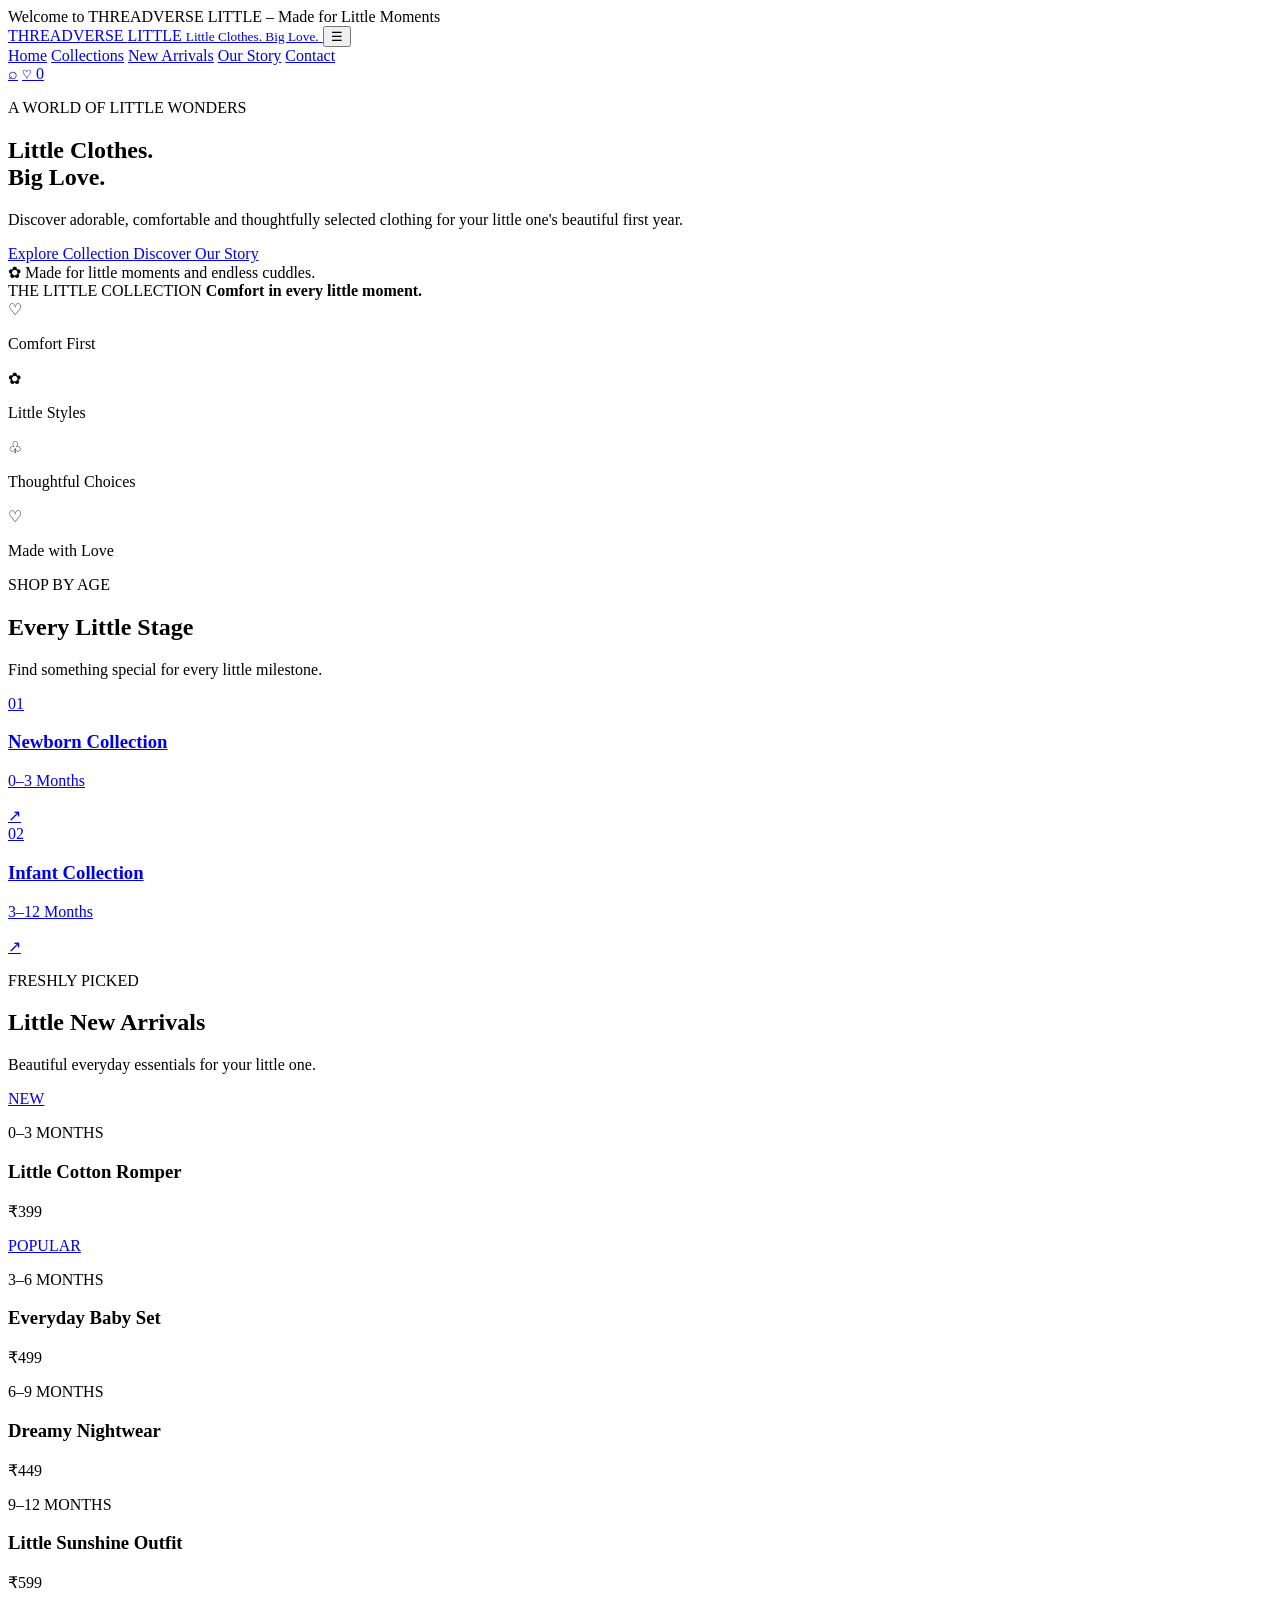
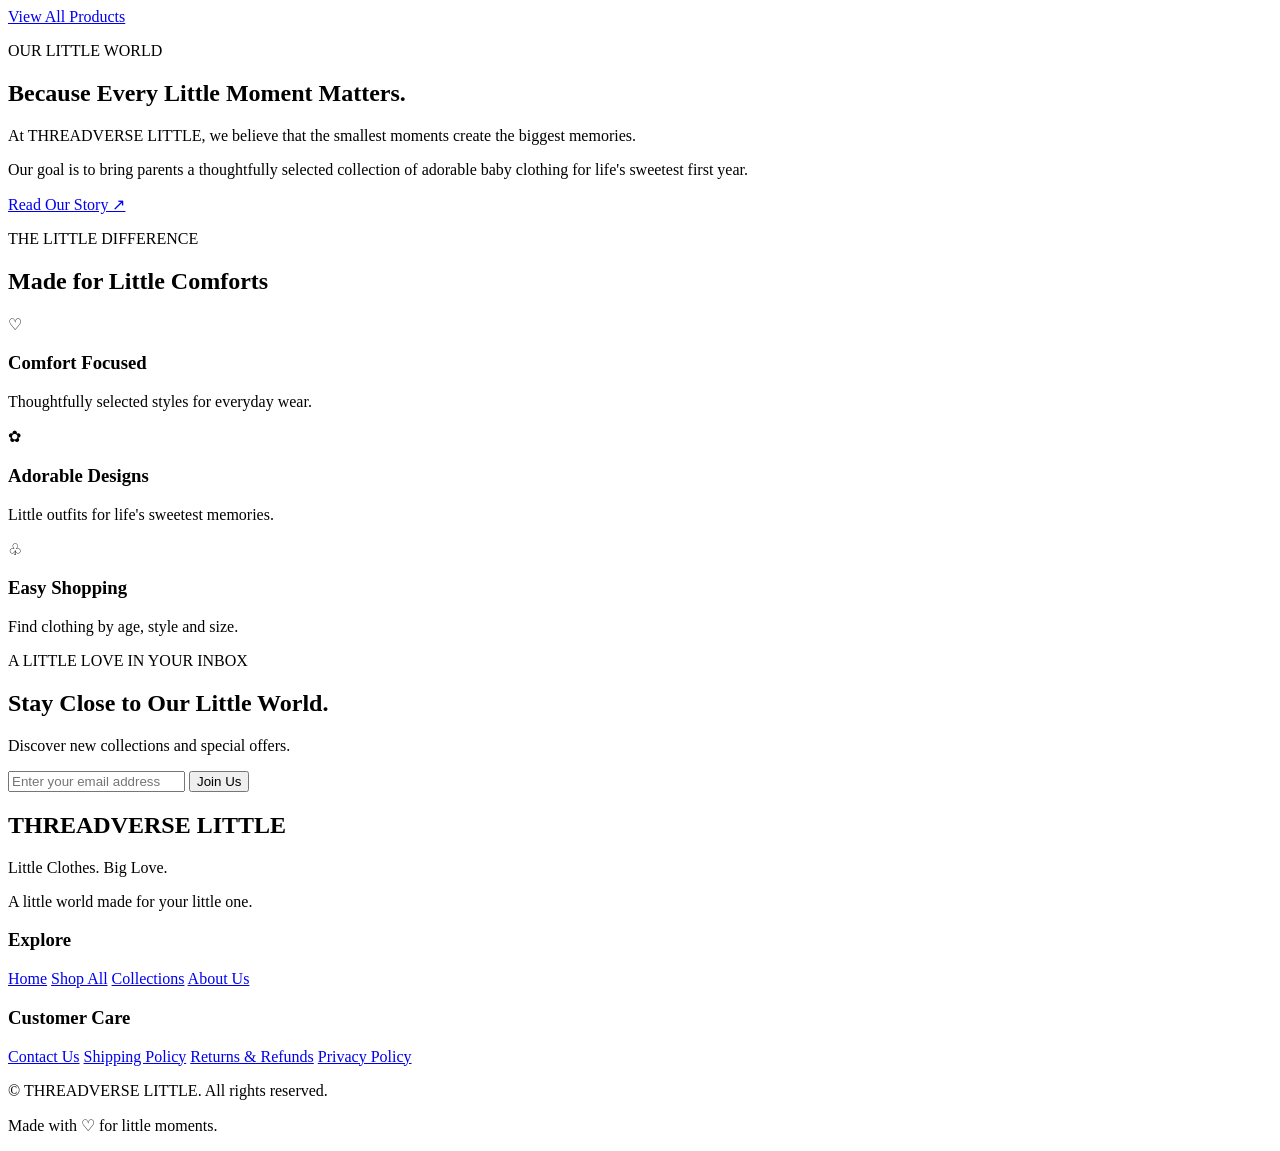
==== index.html @ 78659907 "Add initial index.html for baby clothing store Initial commit of the index.html file for THREADVERSE" ====
<!DOCTYPE html>
<html lang="en">
<head>
  <meta charset="UTF-8">
  <meta name="viewport" content="width=device-width, initial-scale=1.0">

  <title>THREADVERSE LITTLE | Baby Clothing Store</title>

  <meta name="description" content="Discover comfortable and beautiful baby clothes for newborns and infants at THREADVERSE LITTLE.">

  <link rel="stylesheet" href="style.css">

  <link rel="preconnect" href="https://fonts.googleapis.com">
  <link rel="preconnect" href="https://fonts.gstatic.com" crossorigin>
  <link href="https://fonts.googleapis.com/css2?family=DM+Sans:wght@400;500;600;700&family=Playfair+Display:wght@500;600;700&display=swap" rel="stylesheet">
</head>

<body>

  <!-- ANNOUNCEMENT BAR -->
  <div class="announcement">
    Welcome to THREADVERSE LITTLE – Made for Little Moments
  </div>

  <!-- HEADER -->
  <header class="header">

    <a href="index.html" class="logo">
      THREADVERSE <span>LITTLE</span>
      <small>Little Clothes. Big Love.</small>
    </a>

    <button class="menu-toggle" id="menuToggle"
      aria-label="Open navigation" aria-expanded="false">
      ☰
    </button>

    <nav class="navigation" id="navigation">
      <a href="index.html">Home</a>
      <a href="#collections">Collections</a>
      <a href="#new-arrivals">New Arrivals</a>
      <a href="#about">Our Story</a>
      <a href="#contact">Contact</a>
    </nav>

    <div class="header-actions">
      <a href="#new-arrivals" aria-label="Search products">⌕</a>
      <a href="cart.html" aria-label="Shopping cart">
        ♡ <span id="cartCount">0</span>
      </a>
    </div>

  </header>


  <!-- HERO SECTION -->
  <main>

    <section class="hero">

      <div class="hero-content">

        <p class="eyebrow">A WORLD OF LITTLE WONDERS</p>

        <h1>
          Little Clothes.<br>
          <span>Big Love.</span>
        </h1>

        <p class="hero-description">
          Discover adorable, comfortable and thoughtfully
          selected clothing for your little one's beautiful
          first year.
        </p>

        <div class="hero-buttons">
          <a href="#collections" class="btn btn-primary">
            Explore Collection
          </a>

          <a href="#about" class="btn btn-outline">
            Discover Our Story
          </a>
        </div>

        <div class="hero-note">
          <span>✿</span>
          Made for little moments and endless cuddles.
        </div>

      </div>

      <div class="hero-image">
        <img
          src="assets/banners/hero.jpg"
          alt="Baby wearing comfortable cotton clothing"
          onerror="this.style.display='none';this.parentElement.classList.add('image-placeholder')">

        <div class="image-label">
          <span>THE LITTLE COLLECTION</span>
          <strong>Comfort in every little moment.</strong>
        </div>
      </div>

    </section>


    <!-- TRUST STRIP -->
    <section class="trust-strip">

      <div>
        <span>♡</span>
        <p>Comfort First</p>
      </div>

      <div>
        <span>✿</span>
        <p>Little Styles</p>
      </div>

      <div>
        <span>♧</span>
        <p>Thoughtful Choices</p>
      </div>

      <div>
        <span>♡</span>
        <p>Made with Love</p>
      </div>

    </section>


    <!-- AGE COLLECTIONS -->
    <section class="section collections" id="collections">

      <div class="section-heading">
        <p class="eyebrow">SHOP BY AGE</p>
        <h2>Every Little Stage</h2>
        <p>Find something special for every little milestone.</p>
      </div>

      <div class="collection-grid">

        <a href="shop.html?age=0-3" class="collection-card newborn">

          <div class="collection-visual">
            <img
              src="assets/banners/newborn.jpg"
              alt="Newborn baby clothing collection"
              onerror="this.style.display='none'">
            <span>01</span>
          </div>

          <div class="collection-info">
            <div>
              <h3>Newborn Collection</h3>
              <p>0–3 Months</p>
            </div>
            <span class="collection-arrow">↗</span>
          </div>

        </a>


        <a href="shop.html?age=3-12" class="collection-card infant">

          <div class="collection-visual">
            <img
              src="assets/banners/infant.jpg"
              alt="Infant baby clothing collection"
              onerror="this.style.display='none'">
            <span>02</span>
          </div>

          <div class="collection-info">
            <div>
              <h3>Infant Collection</h3>
              <p>3–12 Months</p>
            </div>
            <span class="collection-arrow">↗</span>
          </div>

        </a>

      </div>

    </section>


    <!-- NEW ARRIVALS -->
    <section class="section arrivals" id="new-arrivals">

      <div class="section-heading">
        <p class="eyebrow">FRESHLY PICKED</p>
        <h2>Little New Arrivals</h2>
        <p>Beautiful everyday essentials for your little one.</p>
      </div>

      <div class="product-grid">

        <article class="product-card">

          <a href="shop.html">
            <div class="product-image product-one">
              <img src="assets/products/romper.jpg"
                alt="Cotton baby romper"
                onerror="this.style.display='none'">
              <span class="product-tag">NEW</span>
            </div>
          </a>

          <div class="product-info">
            <p class="product-category">0–3 MONTHS</p>
            <h3>Little Cotton Romper</h3>
            <p class="price">₹399</p>
          </div>

        </article>


        <article class="product-card">

          <a href="shop.html">
            <div class="product-image product-two">
              <img src="assets/products/set.jpg"
                alt="Baby clothing set"
                onerror="this.style.display='none'">
              <span class="product-tag">POPULAR</span>
            </div>
          </a>

          <div class="product-info">
            <p class="product-category">3–6 MONTHS</p>
            <h3>Everyday Baby Set</h3>
            <p class="price">₹499</p>
          </div>

        </article>


        <article class="product-card">

          <a href="shop.html">
            <div class="product-image product-three">
              <img src="assets/products/nightwear.jpg"
                alt="Baby nightwear"
                onerror="this.style.display='none'">
            </div>
          </a>

          <div class="product-info">
            <p class="product-category">6–9 MONTHS</p>
            <h3>Dreamy Nightwear</h3>
            <p class="price">₹449</p>
          </div>

        </article>


        <article class="product-card">

          <a href="shop.html">
            <div class="product-image product-four">
              <img src="assets/products/outfit.jpg"
                alt="Baby outfit"
                onerror="this.style.display='none'">
            </div>
          </a>

          <div class="product-info">
            <p class="product-category">9–12 MONTHS</p>
            <h3>Little Sunshine Outfit</h3>
            <p class="price">₹599</p>
          </div>

        </article>

      </div>

      <div class="center-button">
        <a href="shop.html" class="btn btn-primary">
          View All Products
        </a>
      </div>

    </section>


    <!-- BRAND STORY -->
    <section class="story-section" id="about">

      <div class="story-image">
        <img src="assets/banners/story.jpg"
          alt="Beautiful baby clothing"
          onerror="this.style.display='none'">
      </div>

      <div class="story-content">

        <p class="eyebrow">OUR LITTLE WORLD</p>

        <h2>Because Every Little Moment Matters.</h2>

        <p>
          At THREADVERSE LITTLE, we believe that the smallest
          moments create the biggest memories.
        </p>

        <p>
          Our goal is to bring parents a thoughtfully selected
          collection of adorable baby clothing for life's
          sweetest first year.
        </p>

        <a href="about.html" class="text-link">
          Read Our Story ↗
        </a>

      </div>

    </section>


    <!-- WHY CHOOSE US -->
    <section class="section benefits">

      <div class="section-heading">
        <p class="eyebrow">THE LITTLE DIFFERENCE</p>
        <h2>Made for Little Comforts</h2>
      </div>

      <div class="benefit-grid">

        <div class="benefit">
          <span>♡</span>
          <h3>Comfort Focused</h3>
          <p>Thoughtfully selected styles for everyday wear.</p>
        </div>

        <div class="benefit">
          <span>✿</span>
          <h3>Adorable Designs</h3>
          <p>Little outfits for life's sweetest memories.</p>
        </div>

        <div class="benefit">
          <span>♧</span>
          <h3>Easy Shopping</h3>
          <p>Find clothing by age, style and size.</p>
        </div>

      </div>

    </section>


    <!-- NEWSLETTER -->
    <section class="newsletter">

      <p class="eyebrow">A LITTLE LOVE IN YOUR INBOX</p>

      <h2>Stay Close to Our Little World.</h2>

      <p>Discover new collections and special offers.</p>

      <form id="newsletterForm">
        <input
          type="email"
          id="newsletterEmail"
          placeholder="Enter your email address"
          required>

        <button type="submit">Join Us</button>
      </form>

      <p id="newsletterMessage" class="form-message"
        aria-live="polite"></p>

    </section>

  </main>


  <!-- FOOTER -->
  <footer class="footer" id="contact">

    <div class="footer-main">

      <div class="footer-brand">
        <h2>THREADVERSE <span>LITTLE</span></h2>
        <p>Little Clothes. Big Love.</p>
        <p>A little world made for your little one.</p>
      </div>

      <div class="footer-links">
        <h3>Explore</h3>
        <a href="index.html">Home</a>
        <a href="shop.html">Shop All</a>
        <a href="#collections">Collections</a>
        <a href="about.html">About Us</a>
      </div>

      <div class="footer-links">
        <h3>Customer Care</h3>
        <a href="contact.html">Contact Us</a>
        <a href="shipping.html">Shipping Policy</a>
        <a href="returns.html">Returns & Refunds</a>
        <a href="privacy.html">Privacy Policy</a>
      </div>

    </div>

    <div class="footer-bottom">
      <p>© <span id="year"></span> THREADVERSE LITTLE. All rights reserved.</p>
      <p>Made with ♡ for little moments.</p>
    </div>

  </footer>


  <script src="script.js"></script>

</body>
</html>
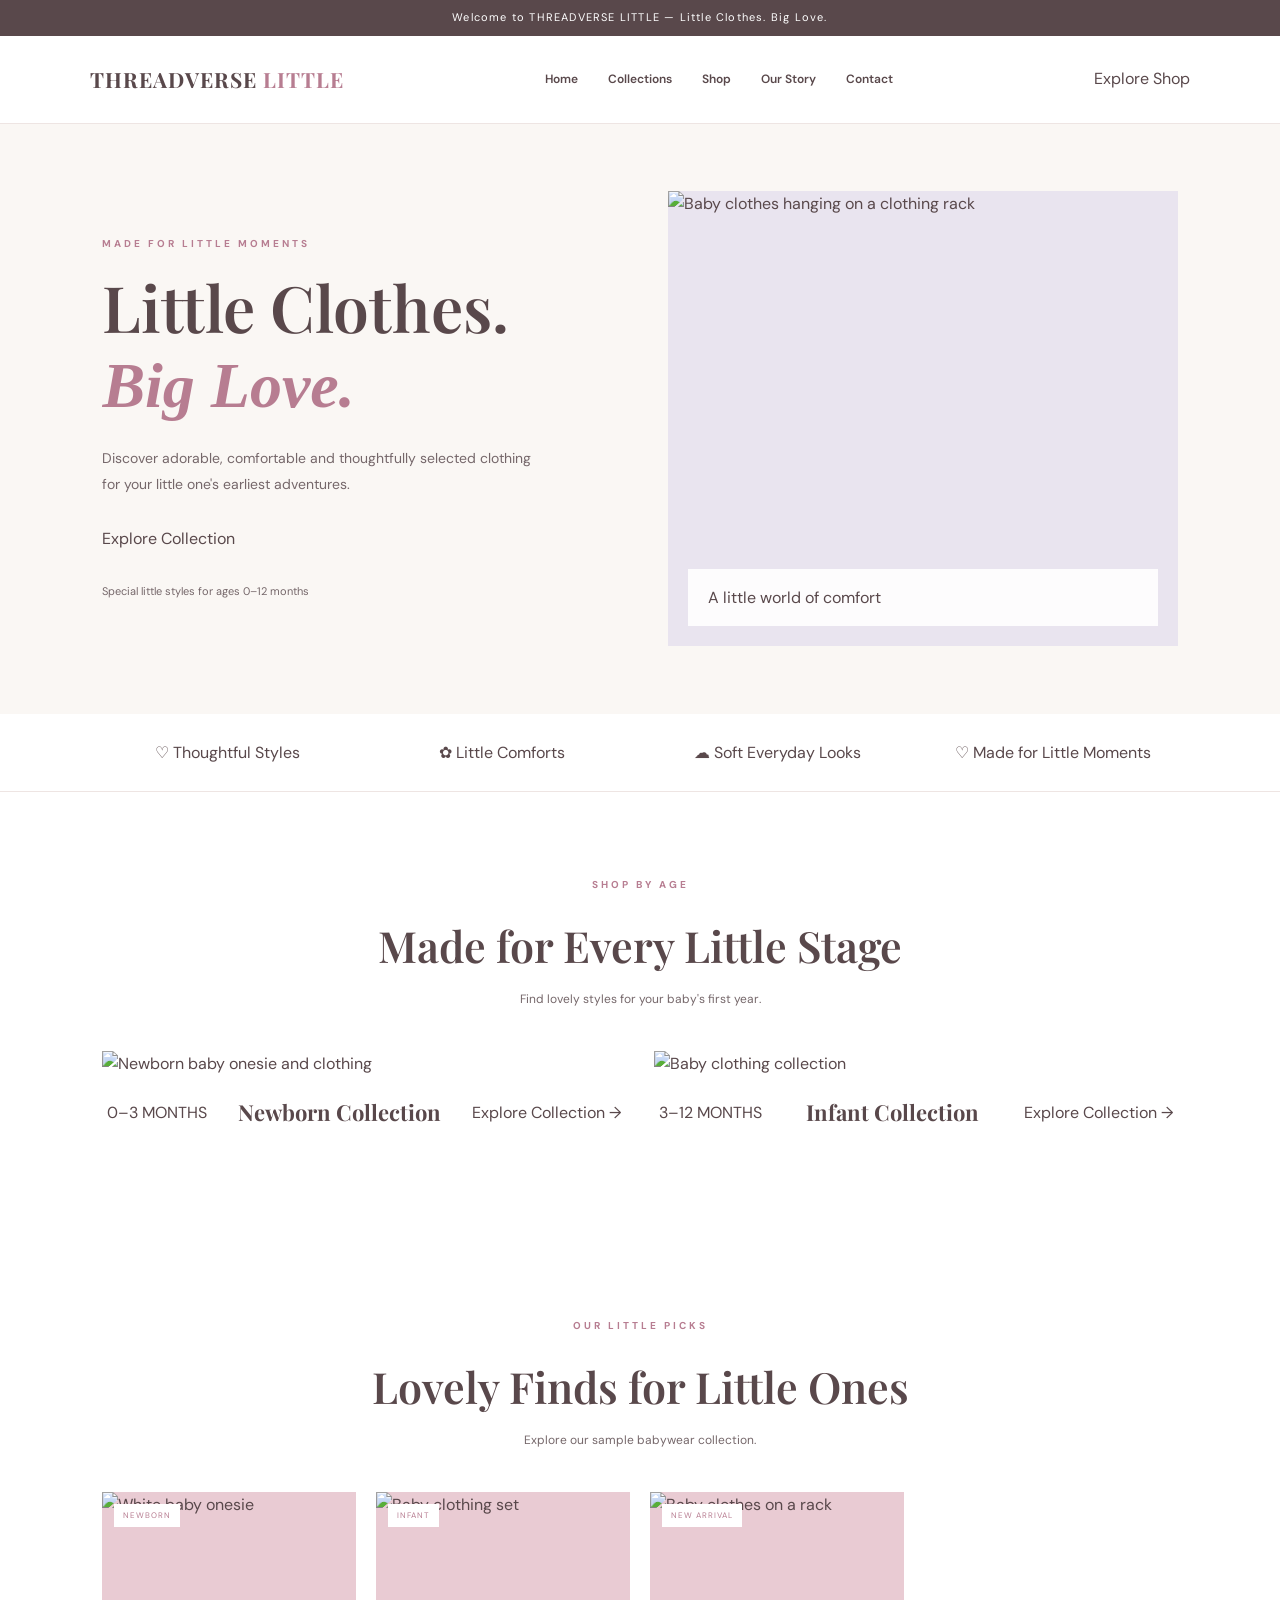
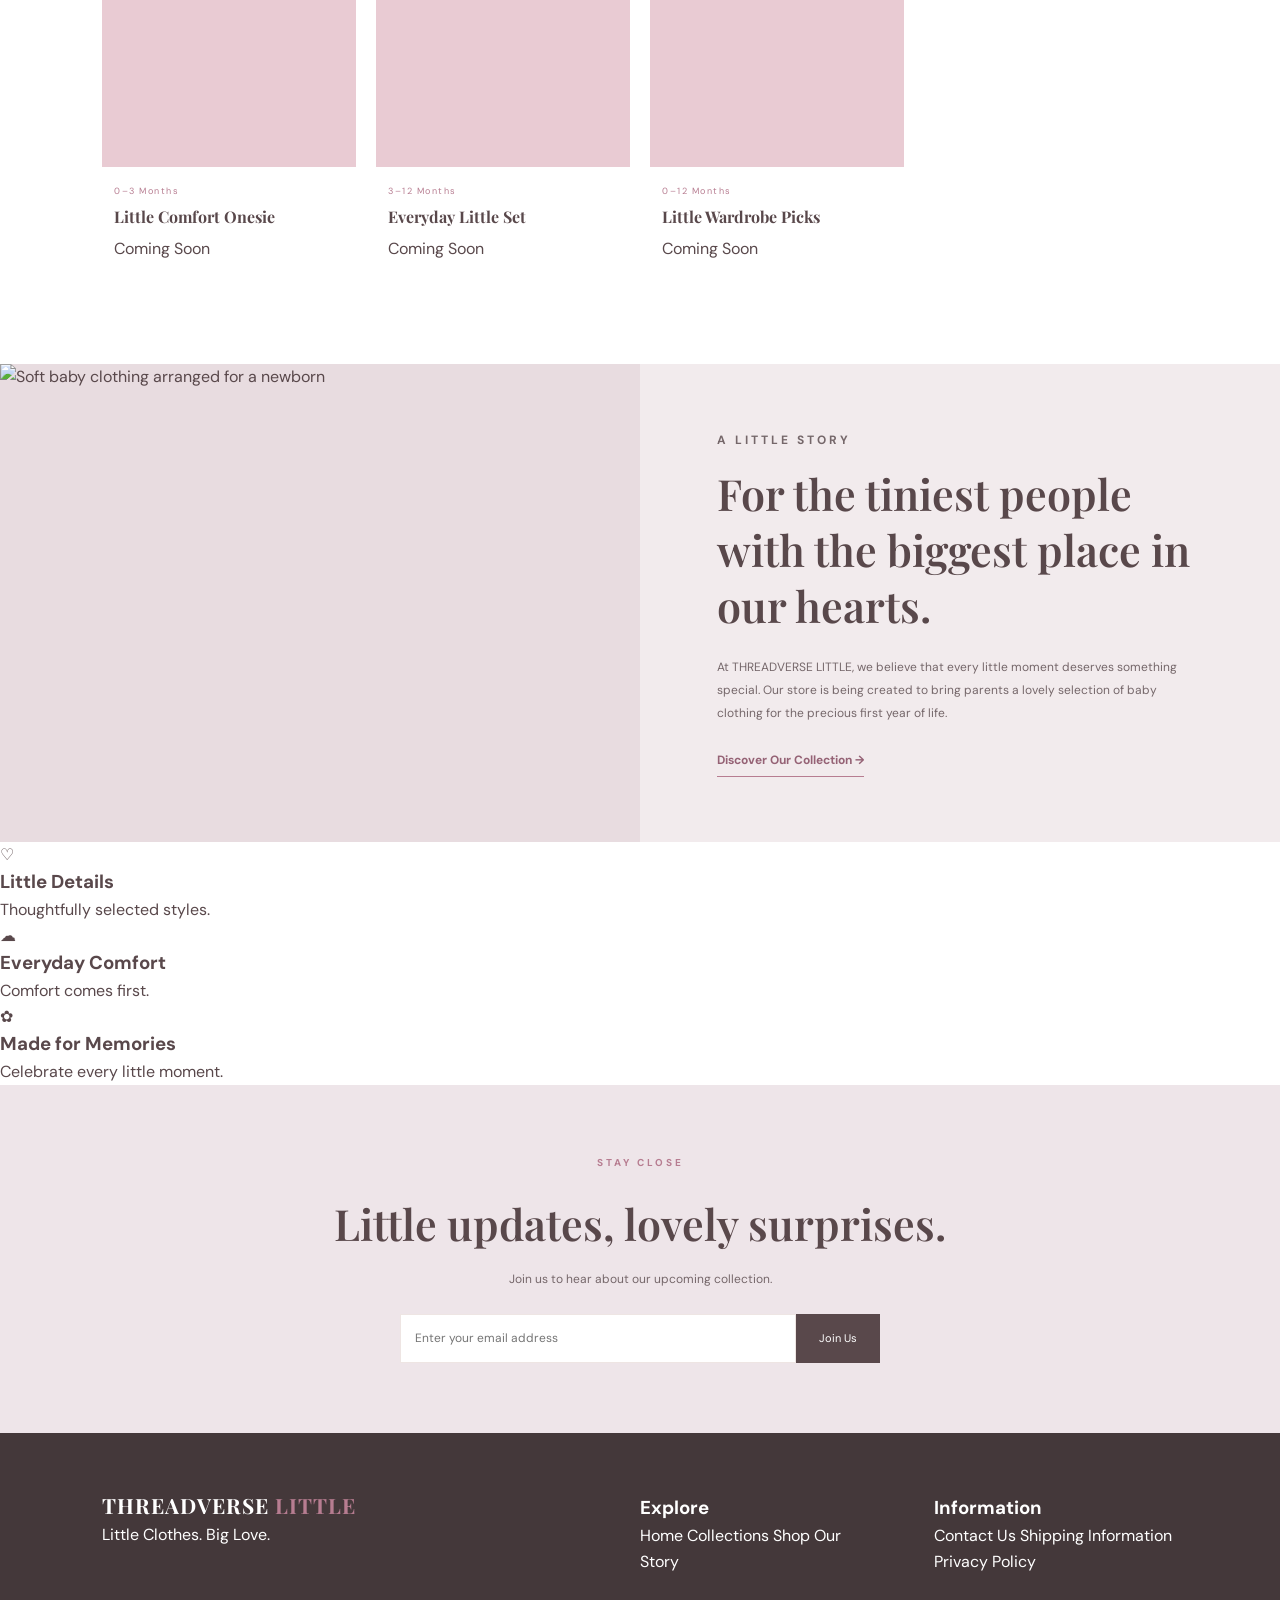
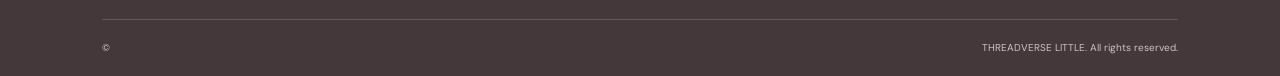
==== commit c2acd18b: "Revise HTML structure and content for branding Updated the title and meta description for better bra" ====
--- a/index.html
+++ b/index.html
@@ -4,423 +4,247 @@
 <head>
   <meta charset="UTF-8">
   <meta name="viewport" content="width=device-width, initial-scale=1.0">
-
-  <title>THREADVERSE LITTLE | Baby Clothing Store</title>
-
-  <meta name="description" content="Discover comfortable and beautiful baby clothes for newborns and infants at THREADVERSE LITTLE.">
-
-  <link rel="stylesheet" href="style.css">
-
+  <title>THREADVERSE LITTLE | Little Clothes. Big Love.</title>
+  <meta name="description" content="Shop soft and comfortable baby clothing at THREADVERSE LITTLE.">
   <link rel="preconnect" href="https://fonts.googleapis.com">
   <link rel="preconnect" href="https://fonts.gstatic.com" crossorigin>
   <link href="https://fonts.googleapis.com/css2?family=DM+Sans:wght@400;500;600;700&family=Playfair+Display:wght@500;600;700&display=swap" rel="stylesheet">
+  <link rel="stylesheet" href="style.css">
 </head>
 
 <body>
 
-  <!-- ANNOUNCEMENT BAR -->
   <div class="announcement">
-    Welcome to THREADVERSE LITTLE – Made for Little Moments
+    Welcome to THREADVERSE LITTLE — Little Clothes. Big Love.
   </div>
 
-  <!-- HEADER -->
   <header class="header">
-
-    <a href="index.html" class="logo">
+    <a class="logo" href="index.html">
       THREADVERSE <span>LITTLE</span>
-      <small>Little Clothes. Big Love.</small>
     </a>
 
-    <button class="menu-toggle" id="menuToggle"
-      aria-label="Open navigation" aria-expanded="false">
-      ☰
-    </button>
+    <button class="menu-toggle" id="menuToggle" aria-label="Open menu">☰</button>
 
     <nav class="navigation" id="navigation">
-      <a href="index.html">Home</a>
+      <a href="#home">Home</a>
       <a href="#collections">Collections</a>
-      <a href="#new-arrivals">New Arrivals</a>
+      <a href="#products">Shop</a>
       <a href="#about">Our Story</a>
       <a href="#contact">Contact</a>
     </nav>
 
-    <div class="header-actions">
-      <a href="#new-arrivals" aria-label="Search products">⌕</a>
-      <a href="cart.html" aria-label="Shopping cart">
-        ♡ <span id="cartCount">0</span>
-      </a>
-    </div>
-
+    <a href="#products" class="header-shop">Explore Shop</a>
   </header>
 
-
-  <!-- HERO SECTION -->
   <main>
 
-    <section class="hero">
-
+    <!-- HERO SECTION -->
+    <section class="hero" id="home">
       <div class="hero-content">
-
-        <p class="eyebrow">A WORLD OF LITTLE WONDERS</p>
-
-        <h1>
-          Little Clothes.<br>
-          <span>Big Love.</span>
-        </h1>
-
+        <p class="eyebrow">MADE FOR LITTLE MOMENTS</p>
+        <h1>Little Clothes.<br><span>Big Love.</span></h1>
         <p class="hero-description">
-          Discover adorable, comfortable and thoughtfully
-          selected clothing for your little one's beautiful
-          first year.
+          Discover adorable, comfortable and thoughtfully selected
+          clothing for your little one's earliest adventures.
         </p>
-
-        <div class="hero-buttons">
-          <a href="#collections" class="btn btn-primary">
-            Explore Collection
-          </a>
-
-          <a href="#about" class="btn btn-outline">
-            Discover Our Story
-          </a>
-        </div>
-
-        <div class="hero-note">
-          <span>✿</span>
-          Made for little moments and endless cuddles.
-        </div>
-
+        <a href="#products" class="primary-button">Explore Collection</a>
+        <p class="hero-note">Special little styles for ages 0–12 months</p>
       </div>
 
       <div class="hero-image">
         <img
-          src="assets/banners/hero.jpg"
-          alt="Baby wearing comfortable cotton clothing"
-          onerror="this.style.display='none';this.parentElement.classList.add('image-placeholder')">
-
-        <div class="image-label">
-          <span>THE LITTLE COLLECTION</span>
-          <strong>Comfort in every little moment.</strong>
-        </div>
-      </div>
-
-    </section>
-
+          src="https://images.unsplash.com/photo-1766918780914-5df4a5a98c44?auto=format&fit=crop&w=1200&q=85"
+          alt="Baby clothes hanging on a clothing rack">
+        <div class="image-label">A little world of comfort</div>
+      </div>
+    </section>
 
     <!-- TRUST STRIP -->
     <section class="trust-strip">
-
-      <div>
-        <span>♡</span>
-        <p>Comfort First</p>
-      </div>
-
-      <div>
-        <span>✿</span>
-        <p>Little Styles</p>
-      </div>
-
-      <div>
-        <span>♧</span>
-        <p>Thoughtful Choices</p>
-      </div>
-
-      <div>
-        <span>♡</span>
-        <p>Made with Love</p>
-      </div>
-
-    </section>
-
-
-    <!-- AGE COLLECTIONS -->
+      <div>♡ Thoughtful Styles</div>
+      <div>✿ Little Comforts</div>
+      <div>☁ Soft Everyday Looks</div>
+      <div>♡ Made for Little Moments</div>
+    </section>
+
+    <!-- COLLECTIONS -->
     <section class="section collections" id="collections">
-
       <div class="section-heading">
         <p class="eyebrow">SHOP BY AGE</p>
-        <h2>Every Little Stage</h2>
-        <p>Find something special for every little milestone.</p>
+        <h2>Made for Every Little Stage</h2>
+        <p>Find lovely styles for your baby's first year.</p>
       </div>
 
       <div class="collection-grid">
 
-        <a href="shop.html?age=0-3" class="collection-card newborn">
-
-          <div class="collection-visual">
+        <a href="#products" class="collection-card">
+          <img
+            src="https://images.unsplash.com/photo-1622290319146-7b63df48a635?auto=format&fit=crop&w=900&q=85"
+            alt="Newborn baby onesie and clothing">
+          <div class="collection-info">
+            <span>0–3 MONTHS</span>
+            <h3>Newborn Collection</h3>
+            <span class="collection-link">Explore Collection →</span>
+          </div>
+        </a>
+
+        <a href="#products" class="collection-card">
+          <img
+            src="https://images.unsplash.com/photo-1777397660834-67c6d0eabe15?auto=format&fit=crop&w=900&q=85"
+            alt="Baby clothing collection">
+          <div class="collection-info">
+            <span>3–12 MONTHS</span>
+            <h3>Infant Collection</h3>
+            <span class="collection-link">Explore Collection →</span>
+          </div>
+        </a>
+
+      </div>
+    </section>
+
+    <!-- PRODUCTS -->
+    <section class="section products" id="products">
+      <div class="section-heading">
+        <p class="eyebrow">OUR LITTLE PICKS</p>
+        <h2>Lovely Finds for Little Ones</h2>
+        <p>Explore our sample babywear collection.</p>
+      </div>
+
+      <div class="product-grid">
+
+        <article class="product-card">
+          <div class="product-image">
             <img
-              src="assets/banners/newborn.jpg"
-              alt="Newborn baby clothing collection"
-              onerror="this.style.display='none'">
-            <span>01</span>
-          </div>
-
-          <div class="collection-info">
-            <div>
-              <h3>Newborn Collection</h3>
-              <p>0–3 Months</p>
-            </div>
-            <span class="collection-arrow">↗</span>
-          </div>
-
-        </a>
-
-
-        <a href="shop.html?age=3-12" class="collection-card infant">
-
-          <div class="collection-visual">
+              src="https://images.unsplash.com/photo-1622290319146-7b63df48a635?auto=format&fit=crop&w=700&q=85"
+              alt="White baby onesie">
+            <span class="product-tag">NEWBORN</span>
+          </div>
+          <div class="product-info">
+            <p class="product-category">0–3 Months</p>
+            <h3>Little Comfort Onesie</h3>
+            <p class="product-price">Coming Soon</p>
+          </div>
+        </article>
+
+        <article class="product-card">
+          <div class="product-image">
             <img
-              src="assets/banners/infant.jpg"
-              alt="Infant baby clothing collection"
-              onerror="this.style.display='none'">
-            <span>02</span>
-          </div>
-
-          <div class="collection-info">
-            <div>
-              <h3>Infant Collection</h3>
-              <p>3–12 Months</p>
-            </div>
-            <span class="collection-arrow">↗</span>
-          </div>
-
-        </a>
-
-      </div>
-
-    </section>
-
-
-    <!-- NEW ARRIVALS -->
-    <section class="section arrivals" id="new-arrivals">
-
-      <div class="section-heading">
-        <p class="eyebrow">FRESHLY PICKED</p>
-        <h2>Little New Arrivals</h2>
-        <p>Beautiful everyday essentials for your little one.</p>
-      </div>
-
-      <div class="product-grid">
+              src="https://images.unsplash.com/photo-1777397660834-67c6d0eabe15?auto=format&fit=crop&w=700&q=85"
+              alt="Baby clothing set">
+            <span class="product-tag">INFANT</span>
+          </div>
+          <div class="product-info">
+            <p class="product-category">3–12 Months</p>
+            <h3>Everyday Little Set</h3>
+            <p class="product-price">Coming Soon</p>
+          </div>
+        </article>
 
         <article class="product-card">
-
-          <a href="shop.html">
-            <div class="product-image product-one">
-              <img src="assets/products/romper.jpg"
-                alt="Cotton baby romper"
-                onerror="this.style.display='none'">
-              <span class="product-tag">NEW</span>
-            </div>
-          </a>
-
+          <div class="product-image">
+            <img
+              src="https://images.unsplash.com/photo-1766918780914-5df4a5a98c44?auto=format&fit=crop&w=700&q=85"
+              alt="Baby clothes on a rack">
+            <span class="product-tag">NEW ARRIVAL</span>
+          </div>
           <div class="product-info">
-            <p class="product-category">0–3 MONTHS</p>
-            <h3>Little Cotton Romper</h3>
-            <p class="price">₹399</p>
-          </div>
-
+            <p class="product-category">0–12 Months</p>
+            <h3>Little Wardrobe Picks</h3>
+            <p class="product-price">Coming Soon</p>
+          </div>
         </article>
 
-
-        <article class="product-card">
-
-          <a href="shop.html">
-            <div class="product-image product-two">
-              <img src="assets/products/set.jpg"
-                alt="Baby clothing set"
-                onerror="this.style.display='none'">
-              <span class="product-tag">POPULAR</span>
-            </div>
-          </a>
-
-          <div class="product-info">
-            <p class="product-category">3–6 MONTHS</p>
-            <h3>Everyday Baby Set</h3>
-            <p class="price">₹499</p>
-          </div>
-
-        </article>
-
-
-        <article class="product-card">
-
-          <a href="shop.html">
-            <div class="product-image product-three">
-              <img src="assets/products/nightwear.jpg"
-                alt="Baby nightwear"
-                onerror="this.style.display='none'">
-            </div>
-          </a>
-
-          <div class="product-info">
-            <p class="product-category">6–9 MONTHS</p>
-            <h3>Dreamy Nightwear</h3>
-            <p class="price">₹449</p>
-          </div>
-
-        </article>
-
-
-        <article class="product-card">
-
-          <a href="shop.html">
-            <div class="product-image product-four">
-              <img src="assets/products/outfit.jpg"
-                alt="Baby outfit"
-                onerror="this.style.display='none'">
-            </div>
-          </a>
-
-          <div class="product-info">
-            <p class="product-category">9–12 MONTHS</p>
-            <h3>Little Sunshine Outfit</h3>
-            <p class="price">₹599</p>
-          </div>
-
-        </article>
-
-      </div>
-
-      <div class="center-button">
-        <a href="shop.html" class="btn btn-primary">
-          View All Products
-        </a>
-      </div>
-
-    </section>
-
+      </div>
+    </section>
 
     <!-- BRAND STORY -->
     <section class="story-section" id="about">
-
       <div class="story-image">
-        <img src="assets/banners/story.jpg"
-          alt="Beautiful baby clothing"
-          onerror="this.style.display='none'">
+        <img
+          src="https://images.unsplash.com/photo-1622290319146-7b63df48a635?auto=format&fit=crop&w=1000&q=85"
+          alt="Soft baby clothing arranged for a newborn">
       </div>
 
       <div class="story-content">
-
-        <p class="eyebrow">OUR LITTLE WORLD</p>
-
-        <h2>Because Every Little Moment Matters.</h2>
-
+        <p class="eyebrow">A LITTLE STORY</p>
+        <h2>For the tiniest people with the biggest place in our hearts.</h2>
         <p>
-          At THREADVERSE LITTLE, we believe that the smallest
-          moments create the biggest memories.
+          At THREADVERSE LITTLE, we believe that every little moment
+          deserves something special. Our store is being created to
+          bring parents a lovely selection of baby clothing for the
+          precious first year of life.
         </p>
-
-        <p>
-          Our goal is to bring parents a thoughtfully selected
-          collection of adorable baby clothing for life's
-          sweetest first year.
-        </p>
-
-        <a href="about.html" class="text-link">
-          Read Our Story ↗
-        </a>
-
-      </div>
-
-    </section>
-
-
-    <!-- WHY CHOOSE US -->
-    <section class="section benefits">
-
-      <div class="section-heading">
-        <p class="eyebrow">THE LITTLE DIFFERENCE</p>
-        <h2>Made for Little Comforts</h2>
-      </div>
-
-      <div class="benefit-grid">
-
-        <div class="benefit">
-          <span>♡</span>
-          <h3>Comfort Focused</h3>
-          <p>Thoughtfully selected styles for everyday wear.</p>
-        </div>
-
-        <div class="benefit">
-          <span>✿</span>
-          <h3>Adorable Designs</h3>
-          <p>Little outfits for life's sweetest memories.</p>
-        </div>
-
-        <div class="benefit">
-          <span>♧</span>
-          <h3>Easy Shopping</h3>
-          <p>Find clothing by age, style and size.</p>
-        </div>
-
-      </div>
-
-    </section>
-
+        <a href="#products" class="text-link">Discover Our Collection →</a>
+      </div>
+    </section>
+
+    <!-- BENEFITS -->
+    <section class="benefits">
+      <div>
+        <span>♡</span>
+        <h3>Little Details</h3>
+        <p>Thoughtfully selected styles.</p>
+      </div>
+      <div>
+        <span>☁</span>
+        <h3>Everyday Comfort</h3>
+        <p>Comfort comes first.</p>
+      </div>
+      <div>
+        <span>✿</span>
+        <h3>Made for Memories</h3>
+        <p>Celebrate every little moment.</p>
+      </div>
+    </section>
 
     <!-- NEWSLETTER -->
     <section class="newsletter">
-
-      <p class="eyebrow">A LITTLE LOVE IN YOUR INBOX</p>
-
-      <h2>Stay Close to Our Little World.</h2>
-
-      <p>Discover new collections and special offers.</p>
+      <p class="eyebrow">STAY CLOSE</p>
+      <h2>Little updates, lovely surprises.</h2>
+      <p>Join us to hear about our upcoming collection.</p>
 
       <form id="newsletterForm">
-        <input
-          type="email"
-          id="newsletterEmail"
-          placeholder="Enter your email address"
-          required>
-
+        <input type="email" id="emailInput"
+          placeholder="Enter your email address" required>
         <button type="submit">Join Us</button>
       </form>
 
-      <p id="newsletterMessage" class="form-message"
-        aria-live="polite"></p>
-
+      <p id="newsletterMessage" class="newsletter-message"></p>
     </section>
 
   </main>
-
 
   <!-- FOOTER -->
   <footer class="footer" id="contact">
-
     <div class="footer-main">
-
-      <div class="footer-brand">
-        <h2>THREADVERSE <span>LITTLE</span></h2>
+      <div>
+        <a class="logo footer-logo" href="#home">
+          THREADVERSE <span>LITTLE</span>
+        </a>
         <p>Little Clothes. Big Love.</p>
-        <p>A little world made for your little one.</p>
-      </div>
-
-      <div class="footer-links">
+      </div>
+
+      <div>
         <h3>Explore</h3>
-        <a href="index.html">Home</a>
-        <a href="shop.html">Shop All</a>
+        <a href="#home">Home</a>
         <a href="#collections">Collections</a>
-        <a href="about.html">About Us</a>
-      </div>
-
-      <div class="footer-links">
-        <h3>Customer Care</h3>
-        <a href="contact.html">Contact Us</a>
-        <a href="shipping.html">Shipping Policy</a>
-        <a href="returns.html">Returns & Refunds</a>
-        <a href="privacy.html">Privacy Policy</a>
-      </div>
-
+        <a href="#products">Shop</a>
+        <a href="#about">Our Story</a>
+      </div>
+
+      <div>
+        <h3>Information</h3>
+        <a href="#contact">Contact Us</a>
+        <a href="#contact">Shipping Information</a>
+        <a href="#contact">Privacy Policy</a>
+      </div>
     </div>
 
     <div class="footer-bottom">
-      <p>© <span id="year"></span> THREADVERSE LITTLE. All rights reserved.</p>
-      <p>Made with ♡ for little moments.</p>
+      © <span id="currentYear"></span> THREADVERSE LITTLE. All rights reserved.
     </div>
-
   </footer>
 
-
   <script src="script.js"></script>
-
 </body>
 </html>
--- a/style.css
+++ b/style.css
@@ -0,0 +1,843 @@
+
+/* =================================
+   THREADVERSE LITTLE
+   PREMIUM BABY CLOTHING WEBSITE
+================================= */
+
+:root {
+  --cream: #faf7f4;
+  --white: #ffffff;
+  --pink: #e9cbd3;
+  --rose: #b77d91;
+  --dark-rose: #956275;
+  --lavender: #e9e4ef;
+  --brown: #59484b;
+  --text: #75676a;
+  --border: #eee5e3;
+}
+
+* {
+  margin: 0;
+  padding: 0;
+  box-sizing: border-box;
+}
+
+html {
+  scroll-behavior: smooth;
+}
+
+body {
+  font-family: "DM Sans", sans-serif;
+  background: var(--white);
+  color: var(--brown);
+  line-height: 1.6;
+}
+
+a {
+  text-decoration: none;
+  color: inherit;
+}
+
+img {
+  display: block;
+  max-width: 100%;
+  width: 100%;
+  object-fit: cover;
+}
+
+button,
+input {
+  font: inherit;
+}
+
+.announcement {
+  background: var(--brown);
+  color: white;
+  text-align: center;
+  padding: 9px 12px;
+  font-size: 11px;
+  letter-spacing: 1.2px;
+}
+
+/* HEADER */
+
+.header {
+  height: 88px;
+  padding: 0 7%;
+  display: flex;
+  align-items: center;
+  justify-content: space-between;
+  background: white;
+  position: sticky;
+  top: 0;
+  z-index: 100;
+  border-bottom: 1px solid var(--border);
+}
+
+.logo {
+  font-family: "Playfair Display", serif;
+  font-size: 21px;
+  font-weight: 700;
+  letter-spacing: 1px;
+  line-height: 1.2;
+}
+
+.logo span,
+.footer-brand span {
+  color: var(--rose);
+}
+
+.logo small {
+  display: block;
+  font-family: "DM Sans", sans-serif;
+  font-size: 9px;
+  letter-spacing: 2px;
+  text-align: center;
+  font-weight: 400;
+  color: var(--text);
+  margin-top: 5px;
+}
+
+.navigation {
+  display: flex;
+  gap: 30px;
+  align-items: center;
+}
+
+.navigation a {
+  font-size: 12px;
+  font-weight: 600;
+  transition: 0.3s;
+}
+
+.navigation a:hover {
+  color: var(--rose);
+}
+
+.header-actions {
+  display: flex;
+  gap: 20px;
+  font-size: 23px;
+}
+
+.header-actions span {
+  font-size: 12px;
+  color: var(--rose);
+}
+
+.menu-toggle {
+  display: none;
+  border: none;
+  background: transparent;
+  font-size: 25px;
+  cursor: pointer;
+  color: var(--brown);
+}
+
+/* HERO */
+
+.hero {
+  min-height: 590px;
+  padding: 65px 8%;
+  background: var(--cream);
+  display: grid;
+  grid-template-columns: 1fr 1fr;
+  gap: 55px;
+  align-items: center;
+}
+
+.hero-content {
+  max-width: 530px;
+}
+
+.eyebrow {
+  color: var(--rose);
+  font-size: 10px;
+  font-weight: 700;
+  letter-spacing: 3px;
+  margin-bottom: 18px;
+}
+
+.hero h1 {
+  font-family: "Playfair Display", serif;
+  font-size: clamp(44px, 5vw, 70px);
+  line-height: 1.15;
+  font-weight: 600;
+}
+
+.hero h1 span {
+  color: var(--rose);
+  font-style: italic;
+}
+
+.hero-description {
+  color: var(--text);
+  font-size: 14px;
+  max-width: 430px;
+  margin: 22px 0 28px;
+  line-height: 1.9;
+}
+
+.hero-buttons {
+  display: flex;
+  flex-wrap: wrap;
+  gap: 13px;
+}
+
+.btn {
+  display: inline-block;
+  padding: 14px 25px;
+  font-size: 11px;
+  font-weight: 700;
+  letter-spacing: 1px;
+  transition: 0.3s;
+  text-align: center;
+}
+
+.btn-primary {
+  background: var(--rose);
+  color: white;
+  border: 1px solid var(--rose);
+}
+
+.btn-primary:hover {
+  background: var(--dark-rose);
+  border-color: var(--dark-rose);
+}
+
+.btn-outline {
+  border: 1px solid var(--rose);
+  color: var(--brown);
+}
+
+.btn-outline:hover {
+  background: var(--pink);
+}
+
+.hero-note {
+  margin-top: 32px;
+  font-size: 11px;
+  color: var(--text);
+}
+
+.hero-note span {
+  color: var(--rose);
+  font-size: 18px;
+  margin-right: 8px;
+}
+
+.hero-image {
+  position: relative;
+  height: 455px;
+  background: var(--lavender);
+  overflow: hidden;
+}
+
+.hero-image img {
+  width: 100%;
+  height: 100%;
+  object-fit: cover;
+}
+
+.image-label {
+  position: absolute;
+  bottom: 20px;
+  left: 20px;
+  right: 20px;
+  background: rgba(255,255,255,0.91);
+  padding: 16px 20px;
+  display: flex;
+  flex-direction: column;
+}
+
+.image-label span {
+  color: var(--rose);
+  font-size: 9px;
+  letter-spacing: 2px;
+}
+
+.image-label strong {
+  font-family: "Playfair Display", serif;
+  font-size: 18px;
+}
+
+.image-placeholder {
+  background: linear-gradient(135deg, #eadce2, #e9e4ef);
+}
+
+/* TRUST STRIP */
+
+.trust-strip {
+  display: grid;
+  grid-template-columns: repeat(4, 1fr);
+  padding: 26px 7%;
+  border-bottom: 1px solid var(--border);
+  text-align: center;
+}
+
+.trust-strip span {
+  font-size: 24px;
+  color: var(--rose);
+}
+
+.trust-strip p {
+  font-size: 11px;
+  font-weight: 600;
+  margin-top: 5px;
+}
+
+/* GENERAL SECTION */
+
+.section {
+  padding: 85px 8%;
+}
+
+.section-heading {
+  text-align: center;
+  margin-bottom: 42px;
+}
+
+.section-heading h2,
+.story-content h2,
+.newsletter h2 {
+  font-family: "Playfair Display", serif;
+  font-size: clamp(29px, 4vw, 43px);
+  font-weight: 600;
+}
+
+.section-heading > p:last-child {
+  color: var(--text);
+  font-size: 12px;
+  margin-top: 10px;
+}
+
+/* AGE COLLECTIONS */
+
+.collections {
+  background: white;
+}
+
+.collection-grid {
+  display: grid;
+  grid-template-columns: 1fr 1fr;
+  gap: 28px;
+}
+
+.collection-card {
+  display: block;
+  overflow: hidden;
+}
+
+.collection-visual {
+  height: 370px;
+  position: relative;
+  overflow: hidden;
+  background: var(--pink);
+}
+
+.collection-visual img {
+  height: 100%;
+  transition: transform 0.5s;
+}
+
+.collection-card:hover .collection-visual img {
+  transform: scale(1.05);
+}
+
+.newborn .collection-visual {
+  background: #f0e4e4;
+}
+
+.infant .collection-visual {
+  background: #e8e3ed;
+}
+
+.collection-visual > span {
+  position: absolute;
+  top: 18px;
+  left: 18px;
+  background: white;
+  padding: 7px 12px;
+  font-size: 10px;
+}
+
+.collection-info {
+  display: flex;
+  justify-content: space-between;
+  align-items: center;
+  padding: 18px 5px;
+}
+
+.collection-info h3 {
+  font-family: "Playfair Display", serif;
+  font-size: 22px;
+}
+
+.collection-info p {
+  color: var(--text);
+  font-size: 11px;
+}
+
+.collection-arrow {
+  color: var(--rose);
+  font-size: 24px;
+}
+
+/* PRODUCTS */
+
+.arrivals {
+  background: var(--cream);
+}
+
+.product-grid {
+  display: grid;
+  grid-template-columns: repeat(4, 1fr);
+  gap: 20px;
+}
+
+.product-card {
+  background: white;
+  transition: transform 0.3s;
+}
+
+.product-card:hover {
+  transform: translateY(-5px);
+}
+
+.product-image {
+  height: 275px;
+  position: relative;
+  overflow: hidden;
+  background: var(--pink);
+}
+
+.product-one {
+  background: #eee3df;
+}
+
+.product-two {
+  background: #e8e3ed;
+}
+
+.product-three {
+  background: #eee5e9;
+}
+
+.product-four {
+  background: #e9e3d9;
+}
+
+.product-image img {
+  height: 100%;
+  transition: transform 0.4s;
+}
+
+.product-card:hover .product-image img {
+  transform: scale(1.04);
+}
+
+.product-tag {
+  position: absolute;
+  top: 12px;
+  left: 12px;
+  background: white;
+  color: var(--rose);
+  padding: 5px 9px;
+  font-size: 8px;
+  letter-spacing: 1px;
+}
+
+.product-info {
+  padding: 17px 12px;
+}
+
+.product-category {
+  color: var(--rose);
+  font-size: 9px;
+  letter-spacing: 1.5px;
+}
+
+.product-info h3 {
+  font-family: "Playfair Display", serif;
+  font-size: 16px;
+  margin: 6px 0;
+}
+
+.price {
+  font-size: 13px;
+  font-weight: 700;
+}
+
+.center-button {
+  text-align: center;
+  margin-top: 40px;
+}
+
+/* STORY */
+
+.story-section {
+  display: grid;
+  grid-template-columns: 1fr 1fr;
+  min-height: 430px;
+  background: #f2ebed;
+}
+
+.story-image {
+  min-height: 430px;
+  background: #e8dce0;
+}
+
+.story-image img {
+  height: 100%;
+}
+
+.story-content {
+  padding: 65px 12%;
+  align-self: center;
+}
+
+.story-content h2 {
+  line-height: 1.3;
+  margin-bottom: 22px;
+}
+
+.story-content p {
+  color: var(--text);
+  font-size: 12px;
+  margin-bottom: 15px;
+  line-height: 1.9;
+}
+
+.text-link {
+  display: inline-block;
+  color: var(--dark-rose);
+  font-size: 12px;
+  font-weight: 700;
+  margin-top: 12px;
+  border-bottom: 1px solid var(--rose);
+  padding-bottom: 5px;
+}
+
+/* BENEFITS */
+
+.benefits {
+  background: white;
+}
+
+.benefit-grid {
+  display: grid;
+  grid-template-columns: repeat(3, 1fr);
+  gap: 35px;
+  text-align: center;
+}
+
+.benefit {
+  padding: 28px 18px;
+  background: var(--cream);
+}
+
+.benefit span {
+  color: var(--rose);
+  font-size: 35px;
+}
+
+.benefit h3 {
+  font-family: "Playfair Display", serif;
+  margin: 12px 0;
+  font-size: 19px;
+}
+
+.benefit p {
+  font-size: 11px;
+  color: var(--text);
+}
+
+/* NEWSLETTER */
+
+.newsletter {
+  background: #eee5e9;
+  text-align: center;
+  padding: 70px 20px;
+}
+
+.newsletter h2 {
+  margin-bottom: 12px;
+}
+
+.newsletter > p:not(.eyebrow) {
+  color: var(--text);
+  font-size: 12px;
+}
+
+.newsletter form {
+  display: flex;
+  max-width: 480px;
+  margin: 25px auto 0;
+}
+
+.newsletter input {
+  flex: 1;
+  min-width: 0;
+  padding: 14px;
+  border: 1px solid var(--border);
+  outline: none;
+  font-size: 12px;
+}
+
+.newsletter button {
+  padding: 14px 23px;
+  background: var(--brown);
+  color: white;
+  border: none;
+  cursor: pointer;
+  font-size: 11px;
+}
+
+.form-message {
+  margin-top: 12px;
+}
+
+/* FOOTER */
+
+.footer {
+  background: #44383a;
+  color: white;
+  padding: 60px 8% 20px;
+}
+
+.footer-main {
+  display: grid;
+  grid-template-columns: 2fr 1fr 1fr;
+  gap: 50px;
+  padding-bottom: 45px;
+}
+
+.footer-brand h2 {
+  font-family: "Playfair Display", serif;
+  font-size: 23px;
+}
+
+.footer-brand p {
+  color: #d3c2c5;
+  font-size: 11px;
+  margin-top: 12px;
+}
+
+.footer-links {
+  display: flex;
+  flex-direction: column;
+  gap: 11px;
+}
+
+.footer-links h3 {
+  font-family: "Playfair Display", serif;
+  margin-bottom: 8px;
+}
+
+.footer-links a {
+  font-size: 11px;
+  color: #d3c2c5;
+}
+
+.footer-links a:hover {
+  color: white;
+}
+
+.footer-bottom {
+  border-top: 1px solid #67595b;
+  padding-top: 20px;
+  display: flex;
+  justify-content: space-between;
+  gap: 15px;
+  color: #d3c2c5;
+  font-size: 10px;
+}
+
+/* RESPONSIVE TABLET */
+
+@media (max-width: 1000px) {
+
+  .header {
+    padding: 0 4%;
+  }
+
+  .navigation {
+    gap: 15px;
+  }
+
+  .hero {
+    padding: 50px 5%;
+    gap: 25px;
+  }
+
+  .section {
+    padding: 65px 5%;
+  }
+
+  .product-grid {
+    grid-template-columns: repeat(2, 1fr);
+  }
+
+  .product-image {
+    height: 320px;
+  }
+
+}
+
+/* RESPONSIVE MOBILE */
+
+@media (max-width: 700px) {
+
+  .header {
+    height: 72px;
+    padding: 0 5%;
+  }
+
+  .logo {
+    font-size: 17px;
+  }
+
+  .menu-toggle {
+    display: block;
+    order: 3;
+  }
+
+  .header-actions {
+    margin-left: auto;
+    margin-right: 20px;
+  }
+
+  .navigation {
+    display: none;
+    position: absolute;
+    top: 72px;
+    left: 0;
+    width: 100%;
+    background: white;
+    flex-direction: column;
+    align-items: stretch;
+    padding: 20px 7%;
+    gap: 0;
+    box-shadow: 0 8px 15px rgba(0,0,0,0.08);
+  }
+
+  .navigation.active {
+    display: flex;
+  }
+
+  .navigation a {
+    padding: 13px 0;
+    border-bottom: 1px solid var(--border);
+  }
+
+  .hero {
+    grid-template-columns: 1fr;
+    padding: 48px 6%;
+    gap: 35px;
+  }
+
+  .hero h1 {
+    font-size: 47px;
+  }
+
+  .hero-image {
+    height: 350px;
+  }
+
+  .trust-strip {
+    grid-template-columns: repeat(2, 1fr);
+    gap: 25px;
+    padding: 25px 5%;
+  }
+
+  .section {
+    padding: 60px 6%;
+  }
+
+  .collection-grid {
+    grid-template-columns: 1fr;
+    gap: 20px;
+  }
+
+  .collection-visual {
+    height: 320px;
+  }
+
+  .product-grid {
+    grid-template-columns: repeat(2, minmax(0, 1fr));
+    gap: 12px;
+  }
+
+  .product-image {
+    height: 210px;
+  }
+
+  .product-info {
+    padding: 12px 8px;
+  }
+
+  .product-info h3 {
+    font-size: 14px;
+  }
+
+  .story-section {
+    grid-template-columns: 1fr;
+  }
+
+  .story-image {
+    min-height: 300px;
+    height: 300px;
+  }
+
+  .story-content {
+    padding: 45px 7%;
+  }
+
+  .benefit-grid {
+    grid-template-columns: 1fr;
+    gap: 15px;
+  }
+
+  .newsletter {
+    padding: 55px 6%;
+  }
+
+  .newsletter form {
+    width: 100%;
+  }
+
+  .footer {
+    padding: 45px 7% 20px;
+  }
+
+  .footer-main {
+    grid-template-columns: 1fr 1fr;
+    gap: 35px 20px;
+  }
+
+  .footer-brand {
+    grid-column: 1 / -1;
+  }
+
+  .footer-bottom {
+    flex-direction: column;
+    text-align: center;
+  }
+
+}
+
+@media (max-width: 380px) {
+
+  .hero h1 {
+    font-size: 39px;
+  }
+
+  .product-image {
+    height: 175px;
+  }
+
+  .btn {
+    padding: 12px 16px;
+  }
+
+}
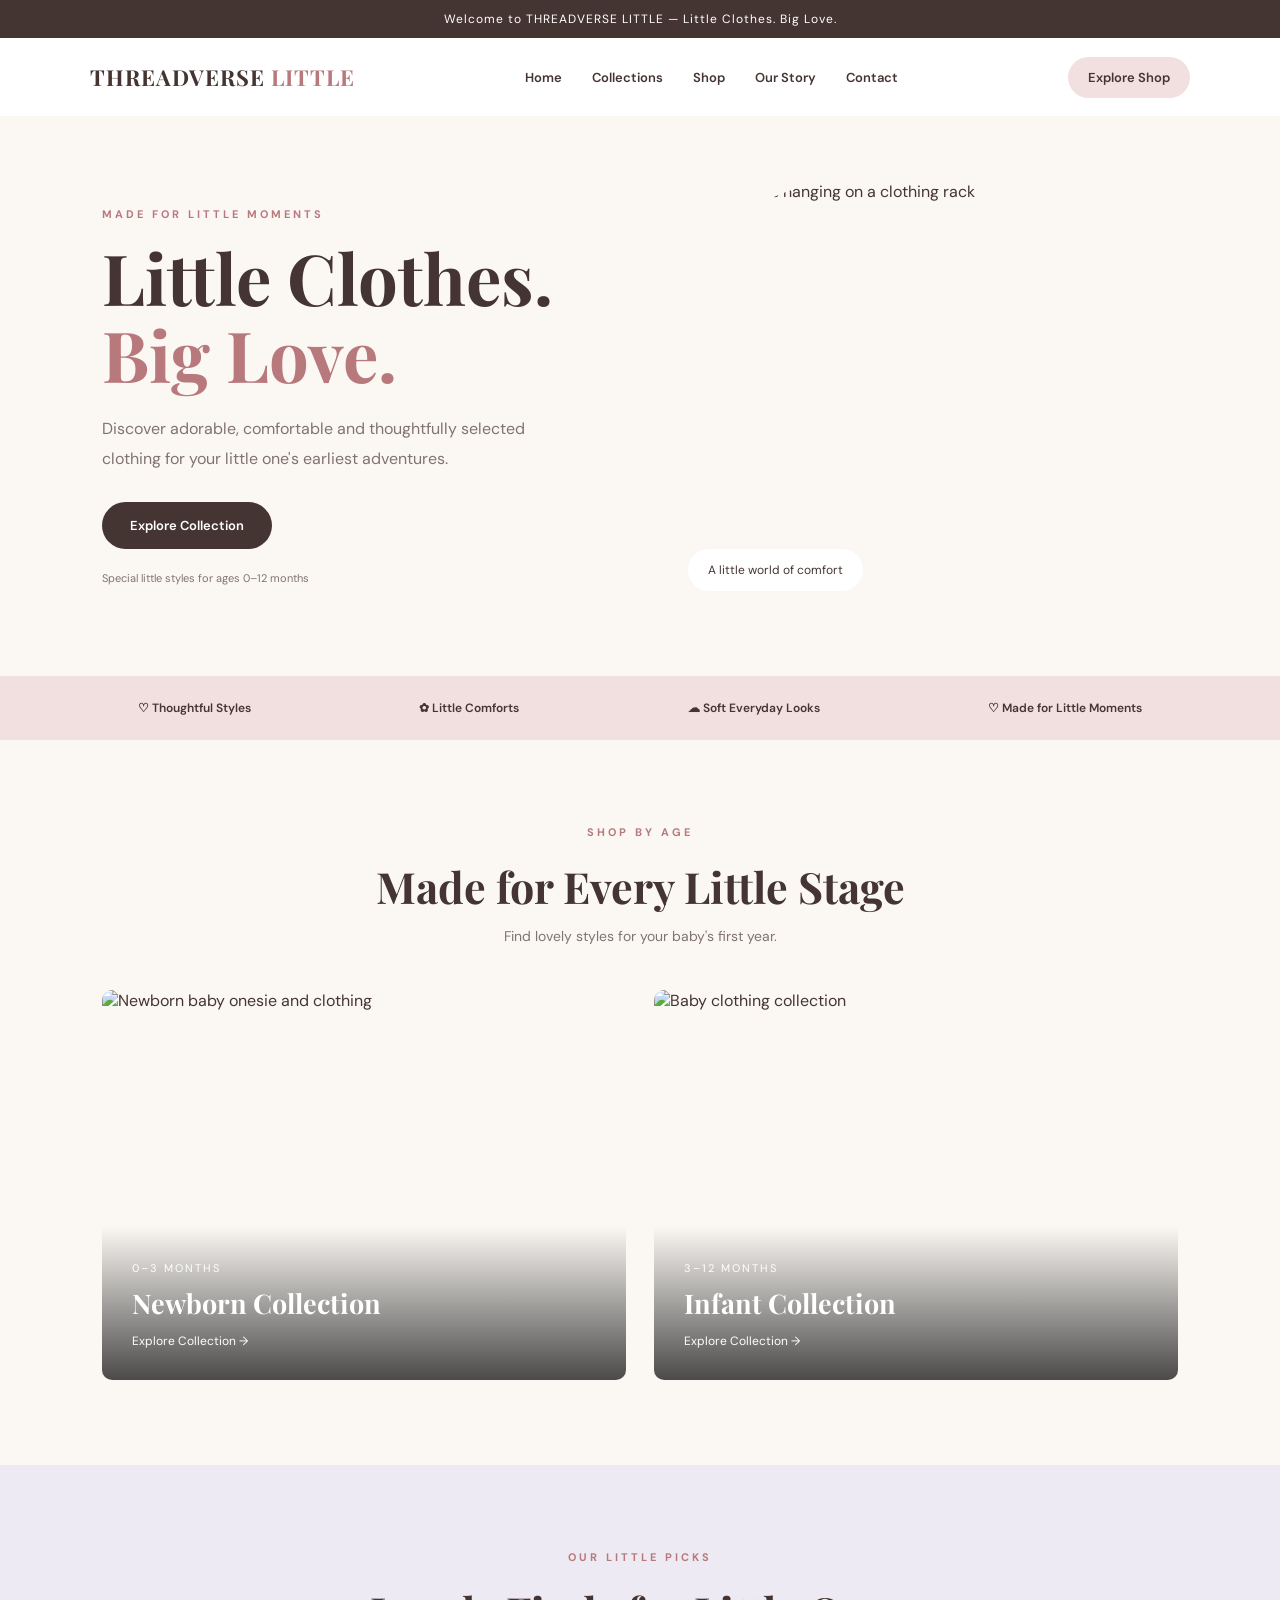
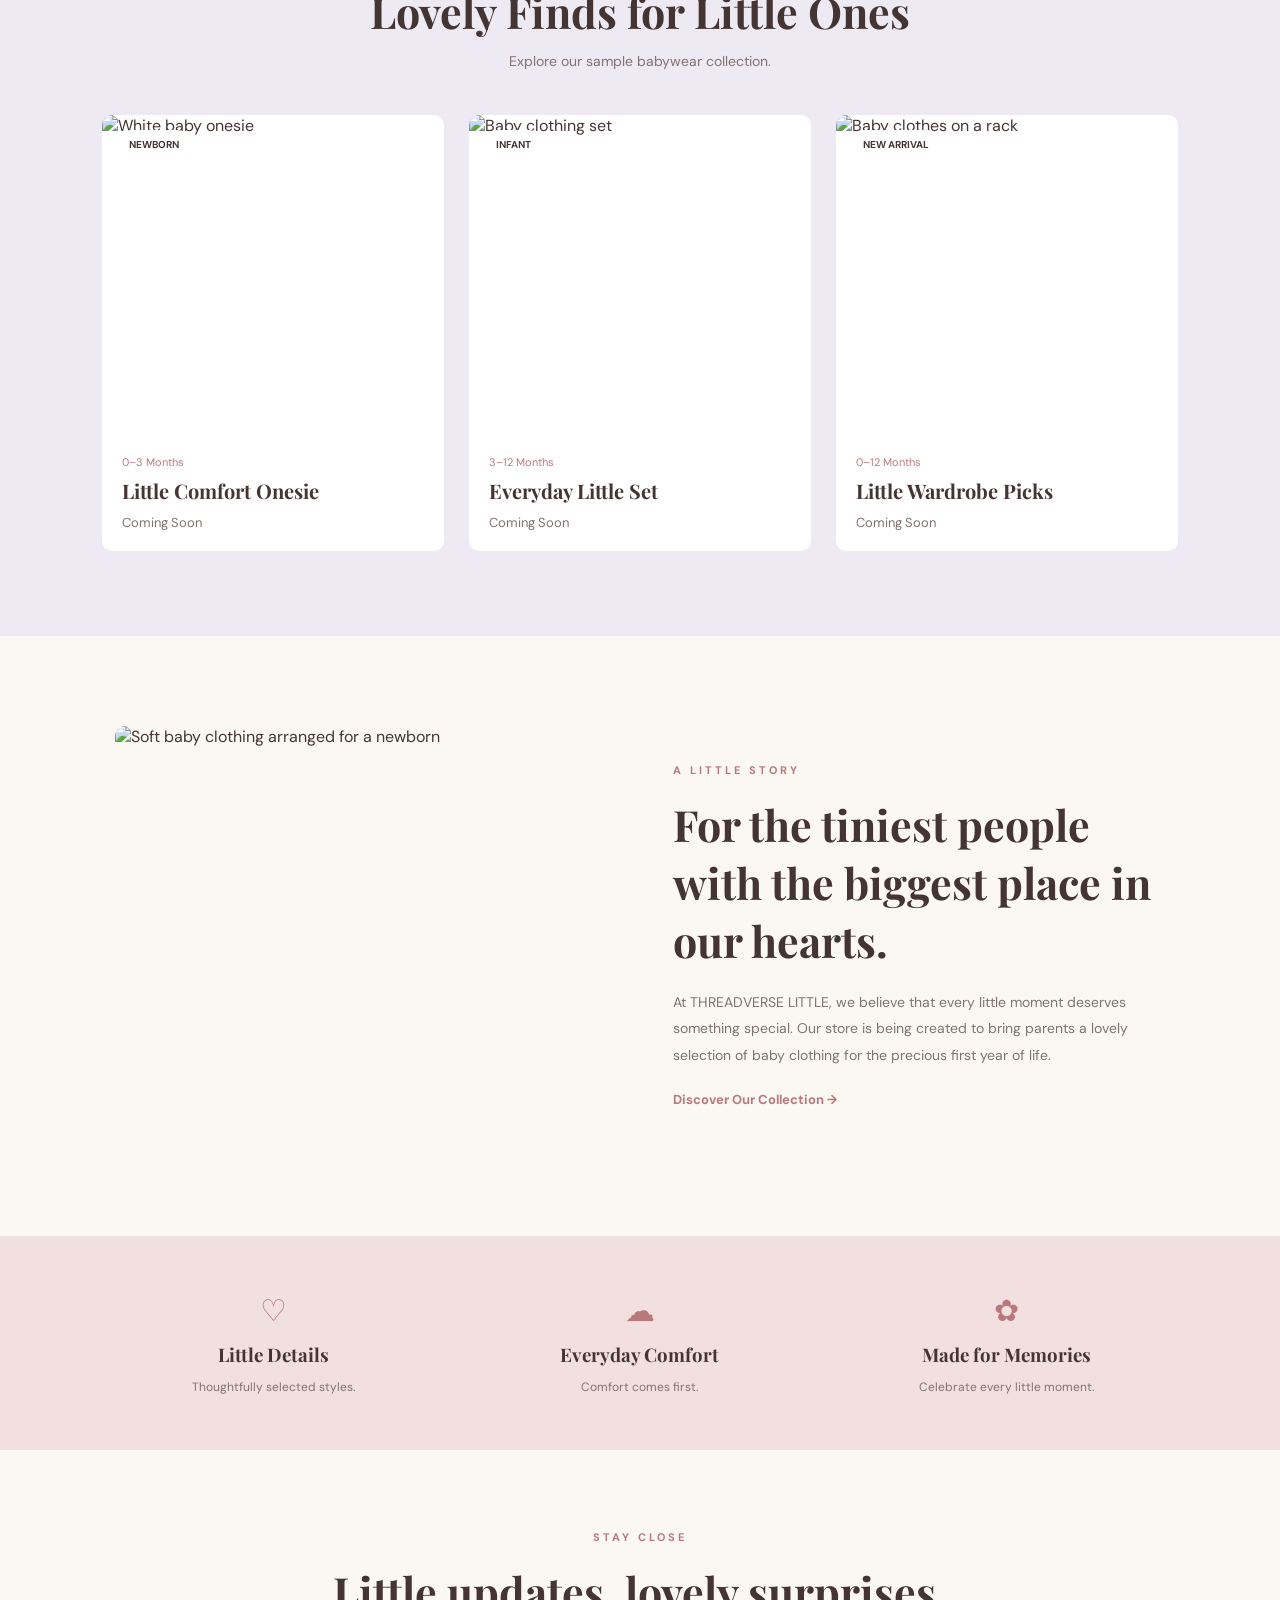
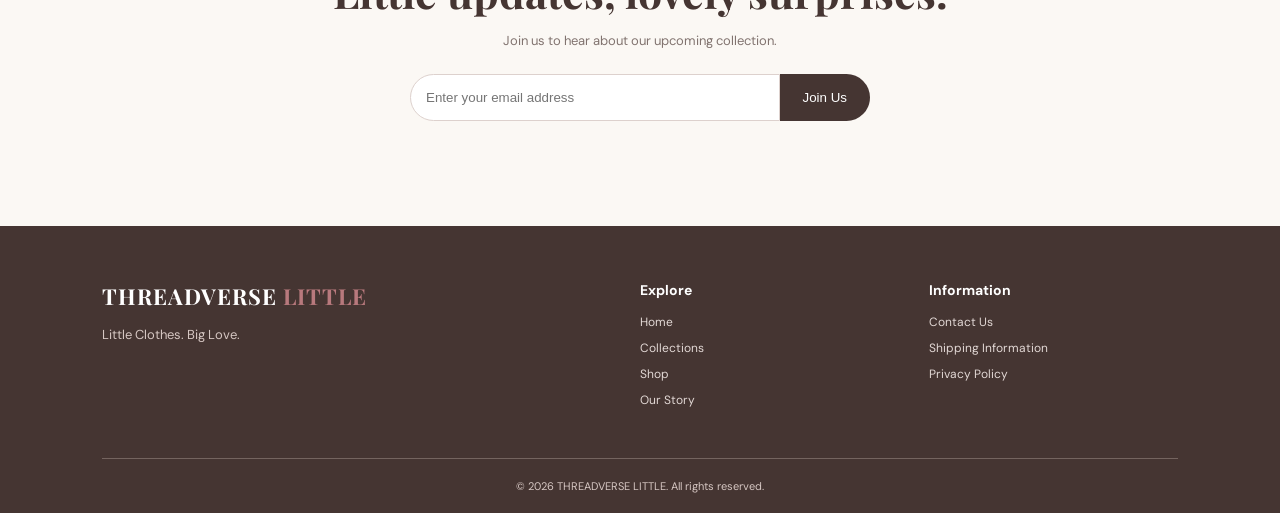
==== commit f4ca821f: "Update Shop link to point to shop.html" ====
--- a/index.html
+++ b/index.html
@@ -28,7 +28,7 @@
     <nav class="navigation" id="navigation">
       <a href="#home">Home</a>
       <a href="#collections">Collections</a>
-      <a href="#products">Shop</a>
+      <a href="shop.html">Shop</a>
       <a href="#about">Our Story</a>
       <a href="#contact">Contact</a>
     </nav>
--- a/style.css
+++ b/style.css
@@ -1,19 +1,12 @@
-
-/* =================================
-   THREADVERSE LITTLE
-   PREMIUM BABY CLOTHING WEBSITE
-================================= */
 
 :root {
-  --cream: #faf7f4;
+  --cream: #fbf8f4;
   --white: #ffffff;
-  --pink: #e9cbd3;
-  --rose: #b77d91;
-  --dark-rose: #956275;
-  --lavender: #e9e4ef;
-  --brown: #59484b;
-  --text: #75676a;
-  --border: #eee5e3;
+  --pink: #f2dfe0;
+  --rose: #b8797d;
+  --brown: #453532;
+  --muted: #81736f;
+  --lavender: #eeeaf4;
 }
 
 * {
@@ -28,9 +21,14 @@
 
 body {
   font-family: "DM Sans", sans-serif;
-  background: var(--white);
+  background: var(--cream);
   color: var(--brown);
-  line-height: 1.6;
+}
+
+img {
+  display: block;
+  width: 100%;
+  object-fit: cover;
 }
 
 a {
@@ -38,121 +36,81 @@
   color: inherit;
 }
 
-img {
-  display: block;
-  max-width: 100%;
-  width: 100%;
-  object-fit: cover;
-}
-
-button,
-input {
-  font: inherit;
-}
-
 .announcement {
+  text-align: center;
+  padding: 11px;
   background: var(--brown);
   color: white;
-  text-align: center;
-  padding: 9px 12px;
-  font-size: 11px;
-  letter-spacing: 1.2px;
-}
-
-/* HEADER */
+  font-size: 12px;
+  letter-spacing: 1px;
+}
 
 .header {
-  height: 88px;
-  padding: 0 7%;
+  min-height: 78px;
+  display: flex;
+  justify-content: space-between;
+  align-items: center;
+  padding: 15px 7%;
+  background: var(--white);
+  position: sticky;
+  top: 0;
+  z-index: 10;
+}
+
+.logo {
+  font-family: "Playfair Display", serif;
+  font-size: 22px;
+  font-weight: 700;
+  letter-spacing: 1px;
+}
+
+.logo span {
+  color: var(--rose);
+}
+
+.navigation {
   display: flex;
   align-items: center;
-  justify-content: space-between;
-  background: white;
-  position: sticky;
-  top: 0;
-  z-index: 100;
-  border-bottom: 1px solid var(--border);
-}
-
-.logo {
-  font-family: "Playfair Display", serif;
-  font-size: 21px;
-  font-weight: 700;
-  letter-spacing: 1px;
-  line-height: 1.2;
-}
-
-.logo span,
-.footer-brand span {
+  gap: 30px;
+}
+
+.navigation a,
+.header-shop {
+  font-size: 13px;
+  font-weight: 600;
+}
+
+.navigation a:hover,
+.footer a:hover {
   color: var(--rose);
 }
 
-.logo small {
-  display: block;
-  font-family: "DM Sans", sans-serif;
-  font-size: 9px;
-  letter-spacing: 2px;
-  text-align: center;
-  font-weight: 400;
-  color: var(--text);
-  margin-top: 5px;
-}
-
-.navigation {
-  display: flex;
-  gap: 30px;
-  align-items: center;
-}
-
-.navigation a {
-  font-size: 12px;
-  font-weight: 600;
-  transition: 0.3s;
-}
-
-.navigation a:hover {
-  color: var(--rose);
-}
-
-.header-actions {
-  display: flex;
-  gap: 20px;
-  font-size: 23px;
-}
-
-.header-actions span {
-  font-size: 12px;
-  color: var(--rose);
+.header-shop {
+  padding: 12px 20px;
+  background: var(--pink);
+  border-radius: 30px;
 }
 
 .menu-toggle {
   display: none;
-  border: none;
+  border: 0;
   background: transparent;
   font-size: 25px;
   cursor: pointer;
-  color: var(--brown);
-}
-
-/* HERO */
+}
 
 .hero {
-  min-height: 590px;
-  padding: 65px 8%;
-  background: var(--cream);
   display: grid;
   grid-template-columns: 1fr 1fr;
+  align-items: center;
   gap: 55px;
-  align-items: center;
-}
-
-.hero-content {
-  max-width: 530px;
+  padding: 65px 8%;
+  min-height: 550px;
 }
 
 .eyebrow {
   color: var(--rose);
-  font-size: 10px;
+  font-size: 11px;
   font-weight: 700;
   letter-spacing: 3px;
   margin-bottom: 18px;
@@ -160,133 +118,72 @@
 
 .hero h1 {
   font-family: "Playfair Display", serif;
-  font-size: clamp(44px, 5vw, 70px);
-  line-height: 1.15;
-  font-weight: 600;
+  font-size: clamp(45px, 5.5vw, 75px);
+  line-height: 1.1;
+  margin-bottom: 20px;
 }
 
 .hero h1 span {
   color: var(--rose);
-  font-style: italic;
 }
 
 .hero-description {
-  color: var(--text);
-  font-size: 14px;
-  max-width: 430px;
-  margin: 22px 0 28px;
+  color: var(--muted);
+  max-width: 440px;
   line-height: 1.9;
-}
-
-.hero-buttons {
-  display: flex;
-  flex-wrap: wrap;
-  gap: 13px;
-}
-
-.btn {
+  margin-bottom: 28px;
+}
+
+.primary-button {
   display: inline-block;
-  padding: 14px 25px;
+  background: var(--brown);
+  color: white;
+  padding: 15px 28px;
+  border-radius: 30px;
+  font-size: 13px;
+  font-weight: 600;
+}
+
+.primary-button:hover {
+  background: var(--rose);
+}
+
+.hero-note {
+  color: var(--muted);
   font-size: 11px;
-  font-weight: 700;
-  letter-spacing: 1px;
-  transition: 0.3s;
-  text-align: center;
-}
-
-.btn-primary {
-  background: var(--rose);
-  color: white;
-  border: 1px solid var(--rose);
-}
-
-.btn-primary:hover {
-  background: var(--dark-rose);
-  border-color: var(--dark-rose);
-}
-
-.btn-outline {
-  border: 1px solid var(--rose);
-  color: var(--brown);
-}
-
-.btn-outline:hover {
-  background: var(--pink);
-}
-
-.hero-note {
-  margin-top: 32px;
-  font-size: 11px;
-  color: var(--text);
-}
-
-.hero-note span {
-  color: var(--rose);
-  font-size: 18px;
-  margin-right: 8px;
+  margin-top: 22px;
 }
 
 .hero-image {
+  height: 430px;
   position: relative;
-  height: 455px;
-  background: var(--lavender);
-  overflow: hidden;
 }
 
 .hero-image img {
-  width: 100%;
   height: 100%;
-  object-fit: cover;
+  border-radius: 180px 180px 15px 15px;
 }
 
 .image-label {
   position: absolute;
   bottom: 20px;
   left: 20px;
-  right: 20px;
-  background: rgba(255,255,255,0.91);
-  padding: 16px 20px;
+  background: white;
+  padding: 13px 20px;
+  border-radius: 30px;
+  font-size: 12px;
+}
+
+.trust-strip {
   display: flex;
-  flex-direction: column;
-}
-
-.image-label span {
-  color: var(--rose);
-  font-size: 9px;
-  letter-spacing: 2px;
-}
-
-.image-label strong {
-  font-family: "Playfair Display", serif;
-  font-size: 18px;
-}
-
-.image-placeholder {
-  background: linear-gradient(135deg, #eadce2, #e9e4ef);
-}
-
-/* TRUST STRIP */
-
-.trust-strip {
-  display: grid;
-  grid-template-columns: repeat(4, 1fr);
-  padding: 26px 7%;
-  border-bottom: 1px solid var(--border);
-  text-align: center;
-}
-
-.trust-strip span {
-  font-size: 24px;
-  color: var(--rose);
-}
-
-.trust-strip p {
-  font-size: 11px;
+  justify-content: space-around;
+  gap: 20px;
+  flex-wrap: wrap;
+  padding: 24px 5%;
+  background: var(--pink);
+  font-size: 12px;
   font-weight: 600;
-  margin-top: 5px;
-}
-
-/* GENERAL SECTION */
+}
 
 .section {
   padding: 85px 8%;
@@ -294,27 +191,20 @@
 
 .section-heading {
   text-align: center;
-  margin-bottom: 42px;
+  margin-bottom: 45px;
 }
 
 .section-heading h2,
 .story-content h2,
 .newsletter h2 {
   font-family: "Playfair Display", serif;
-  font-size: clamp(29px, 4vw, 43px);
-  font-weight: 600;
+  font-size: clamp(30px, 4vw, 43px);
+  margin-bottom: 12px;
 }
 
 .section-heading > p:last-child {
-  color: var(--text);
-  font-size: 12px;
-  margin-top: 10px;
-}
-
-/* AGE COLLECTIONS */
-
-.collections {
-  background: white;
+  color: var(--muted);
+  font-size: 14px;
 }
 
 .collection-grid {
@@ -324,520 +214,723 @@
 }
 
 .collection-card {
-  display: block;
-  overflow: hidden;
-}
-
-.collection-visual {
-  height: 370px;
+  height: 390px;
   position: relative;
   overflow: hidden;
-  background: var(--pink);
-}
-
-.collection-visual img {
+  border-radius: 10px;
+}
+
+.collection-card img {
   height: 100%;
   transition: transform 0.5s;
 }
 
-.collection-card:hover .collection-visual img {
+.collection-card:hover img {
   transform: scale(1.05);
 }
 
-.newborn .collection-visual {
-  background: #f0e4e4;
-}
-
-.infant .collection-visual {
-  background: #e8e3ed;
-}
-
-.collection-visual > span {
+.collection-info {
   position: absolute;
-  top: 18px;
-  left: 18px;
+  bottom: 0;
+  left: 0;
+  right: 0;
+  padding: 30px;
+  background: linear-gradient(transparent, rgba(0,0,0,0.7));
+  color: white;
+}
+
+.collection-info > span:first-child {
+  font-size: 11px;
+  letter-spacing: 2px;
+}
+
+.collection-info h3 {
+  font-family: "Playfair Display", serif;
+  font-size: 27px;
+  margin: 8px 0;
+}
+
+.collection-link {
+  font-size: 12px;
+}
+
+.products {
+  background: var(--lavender);
+}
+
+.product-grid {
+  display: grid;
+  grid-template-columns: repeat(3, 1fr);
+  gap: 25px;
+}
+
+.product-card {
   background: white;
-  padding: 7px 12px;
+  border-radius: 10px;
+  overflow: hidden;
+}
+
+.product-image {
+  height: 320px;
+  position: relative;
+  overflow: hidden;
+}
+
+.product-image img {
+  height: 100%;
+  transition: transform 0.4s;
+}
+
+.product-card:hover img {
+  transform: scale(1.05);
+}
+
+.product-tag {
+  position: absolute;
+  top: 15px;
+  left: 15px;
+  background: white;
+  padding: 8px 12px;
+  border-radius: 20px;
   font-size: 10px;
-}
-
-.collection-info {
+  font-weight: 700;
+}
+
+.product-info {
+  padding: 20px;
+}
+
+.product-category {
+  color: var(--rose);
+  font-size: 11px;
+  margin-bottom: 8px;
+}
+
+.product-info h3 {
+  font-family: "Playfair Display", serif;
+  font-size: 20px;
+  margin-bottom: 10px;
+}
+
+.product-price {
+  color: var(--muted);
+  font-size: 13px;
+}
+
+.story-section {
+  display: grid;
+  grid-template-columns: 1fr 1fr;
+  gap: 65px;
+  align-items: center;
+  padding: 90px 9%;
+}
+
+.story-image {
+  height: 420px;
+}
+
+.story-image img {
+  height: 100%;
+  border-radius: 10px;
+}
+
+.story-content p:not(.eyebrow) {
+  color: var(--muted);
+  line-height: 1.9;
+  margin: 20px 0;
+  font-size: 14px;
+}
+
+.text-link {
+  color: var(--rose);
+  font-size: 13px;
+  font-weight: 700;
+}
+
+.benefits {
+  display: grid;
+  grid-template-columns: repeat(3, 1fr);
+  gap: 25px;
+  text-align: center;
+  padding: 55px 8%;
+  background: var(--pink);
+}
+
+.benefits span {
+  font-size: 30px;
+  color: var(--rose);
+}
+
+.benefits h3 {
+  font-family: "Playfair Display", serif;
+  margin: 12px 0;
+}
+
+.benefits p {
+  color: var(--muted);
+  font-size: 12px;
+}
+
+.newsletter {
+  text-align: center;
+  padding: 80px 20px;
+}
+
+.newsletter > p:not(.eyebrow) {
+  color: var(--muted);
+  font-size: 13px;
+  margin: 12px 0 25px;
+}
+
+.newsletter form {
+  display: flex;
+  max-width: 460px;
+  margin: auto;
+}
+
+.newsletter input {
+  flex: 1;
+  min-width: 0;
+  padding: 15px;
+  border: 1px solid #ddd1cd;
+  border-radius: 30px 0 0 30px;
+  outline: none;
+}
+
+.newsletter button {
+  padding: 15px 23px;
+  border: none;
+  background: var(--brown);
+  color: white;
+  border-radius: 0 30px 30px 0;
+  cursor: pointer;
+}
+
+.newsletter-message {
+  color: var(--rose);
+}
+
+.footer {
+  background: var(--brown);
+  color: white;
+  padding: 55px 8% 20px;
+}
+
+.footer-main {
+  display: grid;
+  grid-template-columns: 2fr 1fr 1fr;
+  gap: 40px;
+  padding-bottom: 40px;
+}
+
+.footer-logo {
+  display: inline-block;
+  margin-bottom: 15px;
+}
+
+.footer-main p {
+  color: #d6c7c3;
+  font-size: 13px;
+}
+
+.footer-main h3 {
+  font-size: 14px;
+  margin-bottom: 15px;
+}
+
+.footer-main a:not(.logo) {
+  display: block;
+  margin: 10px 0;
+  font-size: 12px;
+  color: #e2d8d5;
+}
+
+.footer-bottom {
+  border-top: 1px solid #74645f;
+  padding-top: 20px;
+  text-align: center;
+  color: #d6c7c3;
+  font-size: 11px;
+}
+
+@media (max-width: 850px) {
+  .header {
+    padding: 15px 5%;
+  }
+
+  .navigation {
+    gap: 15px;
+  }
+
+  .hero {
+    padding: 50px 6%;
+    gap: 25px;
+  }
+
+  .hero-image {
+    height: 350px;
+  }
+
+  .product-image {
+    height: 250px;
+  }
+}
+
+@media (max-width: 650px) {
+  .header-shop {
+    display: none;
+  }
+
+  .menu-toggle {
+    display: block;
+  }
+
+  .navigation {
+    display: none;
+    position: absolute;
+    top: 100%;
+    left: 0;
+    right: 0;
+    background: white;
+    padding: 20px;
+    flex-direction: column;
+    align-items: flex-start;
+    box-shadow: 0 10px 15px rgba(0,0,0,0.08);
+  }
+
+  .navigation.active {
+    display: flex;
+  }
+
+  .hero,
+  .story-section {
+    grid-template-columns: 1fr;
+  }
+
+  .hero {
+    padding: 45px 7%;
+  }
+
+  .hero-image {
+    height: 360px;
+  }
+
+  .section {
+    padding: 65px 6%;
+  }
+
+  .collection-grid,
+  .product-grid,
+  .benefits {
+    grid-template-columns: 1fr;
+  }
+
+  .collection-card {
+    height: 330px;
+  }
+
+  .product-image {
+    height: 350px;
+  }
+
+  .story-section {
+    padding: 65px 7%;
+    gap: 35px;
+  }
+
+  .story-image {
+    height: 330px;
+  }
+
+  .footer-main {
+    grid-template-columns: 1fr 1fr;
+  }
+
+  .footer-main > div:first-child {
+    grid-column: 1 / -1;
+  }
+
+  .newsletter form {
+    max-width: 100%;
+  }
+}
+
+
+/* ==================================
+   THREADVERSE LITTLE - SHOP PAGE
+================================== */
+
+.shop-page {
+  background: #fbf8f4;
+}
+
+.active-link {
+  color: #b8797d !important;
+}
+
+.shop-hero {
+  text-align: center;
+  padding: 75px 20px 55px;
+  background: #f2dfe0;
+}
+
+.shop-hero h1 {
+  font-family: "Playfair Display", serif;
+  font-size: clamp(35px, 5vw, 58px);
+  margin-bottom: 15px;
+}
+
+.shop-hero h1 span {
+  color: #b8797d;
+}
+
+.shop-hero > p:not(.eyebrow) {
+  color: #81736f;
+  font-size: 14px;
+}
+
+.shop-breadcrumb {
+  margin-top: 25px;
+  font-size: 12px;
+  color: #81736f;
+}
+
+.shop-breadcrumb a {
+  color: #453532;
+}
+
+.shop-main {
+  padding: 65px 7%;
+}
+
+.shop-heading {
+  display: flex;
+  justify-content: space-between;
+  align-items: end;
+  gap: 20px;
+  margin-bottom: 28px;
+}
+
+.shop-heading h2 {
+  font-family: "Playfair Display", serif;
+  font-size: 35px;
+}
+
+.shop-subtitle {
+  color: #81736f;
+  font-size: 13px;
+  margin-top: 8px;
+}
+
+.result-count {
+  color: #81736f;
+  font-size: 12px;
+}
+
+.shop-toolbar {
+  display: flex;
+  justify-content: space-between;
+  gap: 15px;
+  margin-bottom: 30px;
+}
+
+.search-box {
+  display: flex;
+  align-items: center;
+  gap: 10px;
+  background: white;
+  border: 1px solid #e8ded8;
+  padding: 0 16px;
+  border-radius: 5px;
+  flex: 1;
+  max-width: 430px;
+}
+
+.search-box span {
+  font-size: 23px;
+  color: #b8797d;
+}
+
+.search-box input {
+  width: 100%;
+  border: none;
+  outline: none;
+  padding: 14px 0;
+  font-family: inherit;
+}
+
+.shop-toolbar select {
+  padding: 13px;
+  border: 1px solid #e8ded8;
+  background: white;
+  color: #453532;
+  border-radius: 5px;
+  font-family: inherit;
+}
+
+.shop-layout {
+  display: grid;
+  grid-template-columns: 240px 1fr;
+  gap: 35px;
+}
+
+.shop-filters {
+  background: white;
+  padding: 23px;
+  border: 1px solid #eee6e1;
+  border-radius: 6px;
+  height: fit-content;
+}
+
+.filter-heading {
   display: flex;
   justify-content: space-between;
   align-items: center;
-  padding: 18px 5px;
-}
-
-.collection-info h3 {
+  padding-bottom: 18px;
+  border-bottom: 1px solid #eee6e1;
+}
+
+.filter-heading h3 {
   font-family: "Playfair Display", serif;
   font-size: 22px;
 }
 
-.collection-info p {
-  color: var(--text);
+.filter-heading button {
+  border: none;
+  background: none;
+  color: #b8797d;
   font-size: 11px;
-}
-
-.collection-arrow {
-  color: var(--rose);
-  font-size: 24px;
-}
-
-/* PRODUCTS */
-
-.arrivals {
-  background: var(--cream);
-}
-
-.product-grid {
+  cursor: pointer;
+}
+
+.filter-group {
+  padding: 22px 0;
+  border-bottom: 1px solid #eee6e1;
+}
+
+.filter-group h4 {
+  font-size: 13px;
+  margin-bottom: 16px;
+}
+
+.filter-group label {
+  display: flex;
+  align-items: center;
+  gap: 9px;
+  font-size: 12px;
+  color: #81736f;
+  margin: 13px 0;
+  cursor: pointer;
+}
+
+.filter-group input {
+  accent-color: #b8797d;
+}
+
+.filter-note {
+  display: flex;
+  align-items: center;
+  gap: 10px;
+  padding-top: 20px;
+  color: #b8797d;
+}
+
+.filter-note p {
+  color: #81736f;
+  font-size: 11px;
+}
+
+.shop-product-grid {
   display: grid;
-  grid-template-columns: repeat(4, 1fr);
-  gap: 20px;
-}
-
-.product-card {
+  grid-template-columns: repeat(3, minmax(0, 1fr));
+  gap: 24px;
+}
+
+.shop-product-card {
   background: white;
-  transition: transform 0.3s;
-}
-
-.product-card:hover {
+  border-radius: 6px;
+  overflow: hidden;
+  border: 1px solid #eee6e1;
+  transition: transform 0.25s, box-shadow 0.25s;
+}
+
+.shop-product-card:hover {
   transform: translateY(-5px);
-}
-
-.product-image {
-  height: 275px;
+  box-shadow: 0 12px 28px rgba(69, 53, 50, 0.08);
+}
+
+.shop-product-image {
+  height: 255px;
   position: relative;
   overflow: hidden;
-  background: var(--pink);
-}
-
-.product-one {
-  background: #eee3df;
-}
-
-.product-two {
-  background: #e8e3ed;
-}
-
-.product-three {
-  background: #eee5e9;
-}
-
-.product-four {
-  background: #e9e3d9;
-}
-
-.product-image img {
+  background: #f2eae5;
+}
+
+.shop-product-image img {
+  width: 100%;
   height: 100%;
-  transition: transform 0.4s;
-}
-
-.product-card:hover .product-image img {
-  transform: scale(1.04);
-}
-
-.product-tag {
+  object-fit: cover;
+}
+
+.shop-tag {
   position: absolute;
   top: 12px;
   left: 12px;
   background: white;
-  color: var(--rose);
-  padding: 5px 9px;
-  font-size: 8px;
+  color: #453532;
+  padding: 7px 10px;
+  font-size: 9px;
   letter-spacing: 1px;
-}
-
-.product-info {
-  padding: 17px 12px;
-}
-
-.product-category {
-  color: var(--rose);
+  border-radius: 20px;
+}
+
+.shop-product-info {
+  padding: 17px;
+}
+
+.shop-product-info > p {
+  font-size: 10px;
+  color: #b8797d;
+  margin-bottom: 8px;
+}
+
+.shop-product-info h3 {
+  font-family: "Playfair Display", serif;
+  font-size: 17px;
+  margin-bottom: 12px;
+}
+
+.shop-price {
+  font-weight: 700;
+  font-size: 14px;
+}
+
+.shop-price span {
+  display: block;
+  color: #a1958f;
   font-size: 9px;
-  letter-spacing: 1.5px;
-}
-
-.product-info h3 {
-  font-family: "Playfair Display", serif;
-  font-size: 16px;
-  margin: 6px 0;
-}
-
-.price {
+  font-weight: 400;
+  margin-top: 5px;
+}
+
+.active-filters {
+  margin-bottom: 16px;
+  font-size: 12px;
+  color: #81736f;
+}
+
+.no-products {
+  text-align: center;
+  padding: 60px 15px;
+  background: white;
+}
+
+.no-products h3 {
+  font-family: "Playfair Display", serif;
+  margin-bottom: 10px;
+}
+
+.no-products p {
   font-size: 13px;
-  font-weight: 700;
-}
-
-.center-button {
+  color: #81736f;
+  margin-bottom: 20px;
+}
+
+.no-products button {
+  border: none;
+  background: #453532;
+  color: white;
+  padding: 12px 20px;
+  border-radius: 25px;
+  cursor: pointer;
+}
+
+.shop-bottom {
   text-align: center;
-  margin-top: 40px;
-}
-
-/* STORY */
-
-.story-section {
-  display: grid;
-  grid-template-columns: 1fr 1fr;
-  min-height: 430px;
-  background: #f2ebed;
-}
-
-.story-image {
-  min-height: 430px;
-  background: #e8dce0;
-}
-
-.story-image img {
-  height: 100%;
-}
-
-.story-content {
-  padding: 65px 12%;
-  align-self: center;
-}
-
-.story-content h2 {
-  line-height: 1.3;
-  margin-bottom: 22px;
-}
-
-.story-content p {
-  color: var(--text);
-  font-size: 12px;
-  margin-bottom: 15px;
-  line-height: 1.9;
-}
-
-.text-link {
-  display: inline-block;
-  color: var(--dark-rose);
-  font-size: 12px;
-  font-weight: 700;
-  margin-top: 12px;
-  border-bottom: 1px solid var(--rose);
-  padding-bottom: 5px;
-}
-
-/* BENEFITS */
-
-.benefits {
-  background: white;
-}
-
-.benefit-grid {
-  display: grid;
-  grid-template-columns: repeat(3, 1fr);
-  gap: 35px;
-  text-align: center;
-}
-
-.benefit {
-  padding: 28px 18px;
-  background: var(--cream);
-}
-
-.benefit span {
-  color: var(--rose);
-  font-size: 35px;
-}
-
-.benefit h3 {
-  font-family: "Playfair Display", serif;
-  margin: 12px 0;
-  font-size: 19px;
-}
-
-.benefit p {
-  font-size: 11px;
-  color: var(--text);
-}
-
-/* NEWSLETTER */
-
-.newsletter {
-  background: #eee5e9;
-  text-align: center;
-  padding: 70px 20px;
-}
-
-.newsletter h2 {
-  margin-bottom: 12px;
-}
-
-.newsletter > p:not(.eyebrow) {
-  color: var(--text);
-  font-size: 12px;
-}
-
-.newsletter form {
-  display: flex;
-  max-width: 480px;
-  margin: 25px auto 0;
-}
-
-.newsletter input {
-  flex: 1;
-  min-width: 0;
-  padding: 14px;
-  border: 1px solid var(--border);
-  outline: none;
-  font-size: 12px;
-}
-
-.newsletter button {
-  padding: 14px 23px;
-  background: var(--brown);
-  color: white;
-  border: none;
-  cursor: pointer;
-  font-size: 11px;
-}
-
-.form-message {
-  margin-top: 12px;
-}
-
-/* FOOTER */
-
-.footer {
-  background: #44383a;
-  color: white;
-  padding: 60px 8% 20px;
-}
-
-.footer-main {
-  display: grid;
-  grid-template-columns: 2fr 1fr 1fr;
-  gap: 50px;
-  padding-bottom: 45px;
-}
-
-.footer-brand h2 {
-  font-family: "Playfair Display", serif;
-  font-size: 23px;
-}
-
-.footer-brand p {
-  color: #d3c2c5;
-  font-size: 11px;
-  margin-top: 12px;
-}
-
-.footer-links {
-  display: flex;
-  flex-direction: column;
-  gap: 11px;
-}
-
-.footer-links h3 {
-  font-family: "Playfair Display", serif;
-  margin-bottom: 8px;
-}
-
-.footer-links a {
-  font-size: 11px;
-  color: #d3c2c5;
-}
-
-.footer-links a:hover {
-  color: white;
-}
-
-.footer-bottom {
-  border-top: 1px solid #67595b;
-  padding-top: 20px;
-  display: flex;
-  justify-content: space-between;
-  gap: 15px;
-  color: #d3c2c5;
-  font-size: 10px;
-}
-
-/* RESPONSIVE TABLET */
+  padding: 75px 20px;
+  background: #eeeaf4;
+}
+
+.shop-bottom h2 {
+  font-family: "Playfair Display", serif;
+  font-size: clamp(27px, 4vw, 40px);
+  margin-bottom: 25px;
+}
 
 @media (max-width: 1000px) {
-
-  .header {
-    padding: 0 4%;
-  }
-
-  .navigation {
-    gap: 15px;
-  }
-
-  .hero {
-    padding: 50px 5%;
-    gap: 25px;
-  }
-
-  .section {
-    padding: 65px 5%;
-  }
-
-  .product-grid {
-    grid-template-columns: repeat(2, 1fr);
-  }
-
-  .product-image {
-    height: 320px;
-  }
-
-}
-
-/* RESPONSIVE MOBILE */
-
-@media (max-width: 700px) {
-
-  .header {
-    height: 72px;
-    padding: 0 5%;
-  }
-
-  .logo {
-    font-size: 17px;
-  }
-
-  .menu-toggle {
-    display: block;
-    order: 3;
-  }
-
-  .header-actions {
-    margin-left: auto;
-    margin-right: 20px;
-  }
-
-  .navigation {
-    display: none;
-    position: absolute;
-    top: 72px;
-    left: 0;
+  .shop-product-grid {
+    grid-template-columns: repeat(2, minmax(0, 1fr));
+  }
+
+  .shop-layout {
+    grid-template-columns: 210px 1fr;
+    gap: 20px;
+  }
+}
+
+@media (max-width: 650px) {
+  .shop-main {
+    padding: 45px 5%;
+  }
+
+  .shop-heading {
+    align-items: start;
+    flex-direction: column;
+  }
+
+  .shop-toolbar {
+    flex-direction: column;
+  }
+
+  .search-box {
+    max-width: none;
+    min-height: 45px;
+  }
+
+  .shop-toolbar select {
     width: 100%;
-    background: white;
-    flex-direction: column;
-    align-items: stretch;
-    padding: 20px 7%;
-    gap: 0;
-    box-shadow: 0 8px 15px rgba(0,0,0,0.08);
-  }
-
-  .navigation.active {
-    display: flex;
-  }
-
-  .navigation a {
-    padding: 13px 0;
-    border-bottom: 1px solid var(--border);
-  }
-
-  .hero {
+  }
+
+  .shop-layout {
     grid-template-columns: 1fr;
-    padding: 48px 6%;
-    gap: 35px;
-  }
-
-  .hero h1 {
-    font-size: 47px;
-  }
-
-  .hero-image {
-    height: 350px;
-  }
-
-  .trust-strip {
-    grid-template-columns: repeat(2, 1fr);
-    gap: 25px;
-    padding: 25px 5%;
-  }
-
-  .section {
-    padding: 60px 6%;
-  }
-
-  .collection-grid {
-    grid-template-columns: 1fr;
-    gap: 20px;
-  }
-
-  .collection-visual {
-    height: 320px;
-  }
-
-  .product-grid {
+  }
+
+  .shop-filters {
+    padding: 18px;
+  }
+
+  .shop-product-grid {
     grid-template-columns: repeat(2, minmax(0, 1fr));
     gap: 12px;
   }
 
-  .product-image {
-    height: 210px;
-  }
-
-  .product-info {
-    padding: 12px 8px;
-  }
-
-  .product-info h3 {
+  .shop-product-image {
+    height: 190px;
+  }
+
+  .shop-product-info {
+    padding: 12px;
+  }
+
+  .shop-product-info h3 {
     font-size: 14px;
   }
 
-  .story-section {
+  .shop-product-info > p {
+    font-size: 9px;
+  }
+
+  .shop-hero {
+    padding: 55px 15px 40px;
+  }
+}
+
+@media (max-width: 360px) {
+  .shop-product-grid {
     grid-template-columns: 1fr;
   }
 
-  .story-image {
-    min-height: 300px;
-    height: 300px;
-  }
-
-  .story-content {
-    padding: 45px 7%;
-  }
-
-  .benefit-grid {
-    grid-template-columns: 1fr;
-    gap: 15px;
-  }
-
-  .newsletter {
-    padding: 55px 6%;
-  }
-
-  .newsletter form {
-    width: 100%;
-  }
-
-  .footer {
-    padding: 45px 7% 20px;
-  }
-
-  .footer-main {
-    grid-template-columns: 1fr 1fr;
-    gap: 35px 20px;
-  }
-
-  .footer-brand {
-    grid-column: 1 / -1;
-  }
-
-  .footer-bottom {
-    flex-direction: column;
-    text-align: center;
-  }
-
-}
-
-@media (max-width: 380px) {
-
-  .hero h1 {
-    font-size: 39px;
-  }
-
-  .product-image {
-    height: 175px;
-  }
-
-  .btn {
-    padding: 12px 16px;
-  }
-
-}
+  .shop-product-image {
+    height: 280px;
+  }
+}
